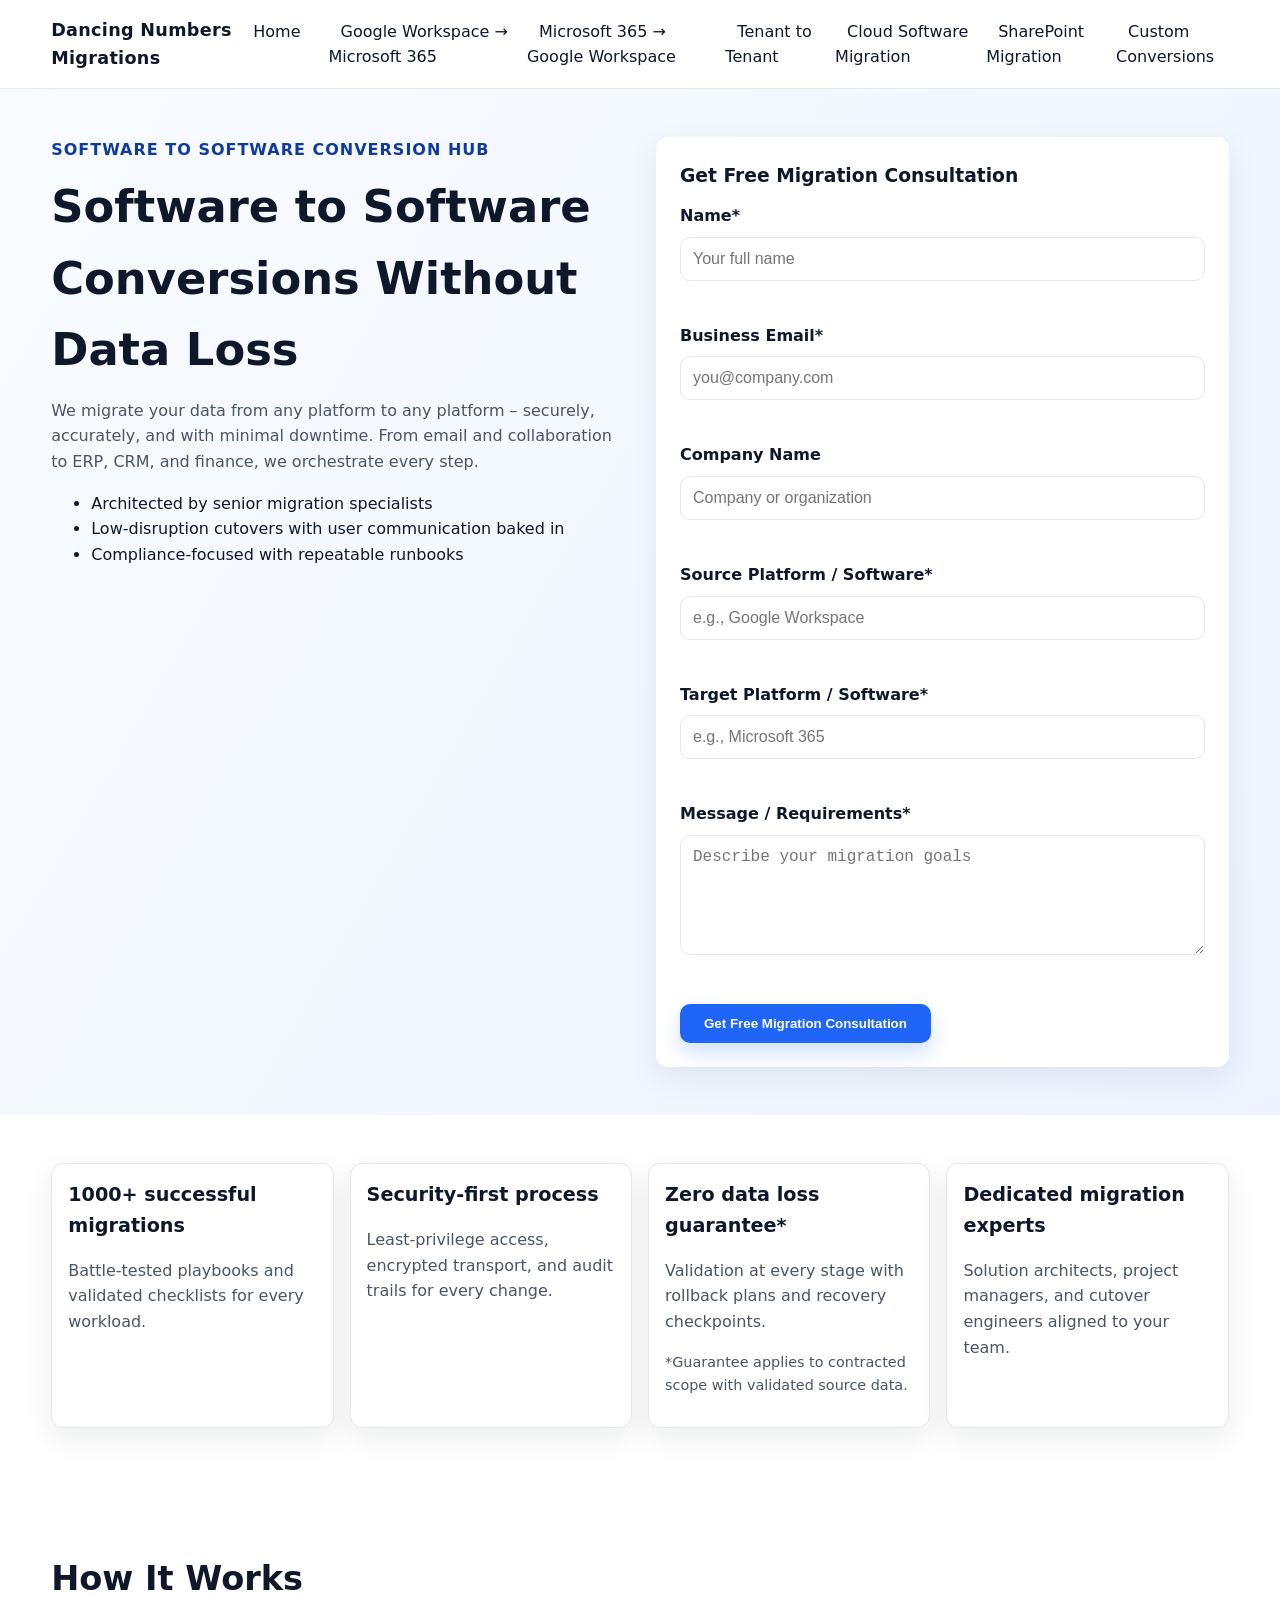
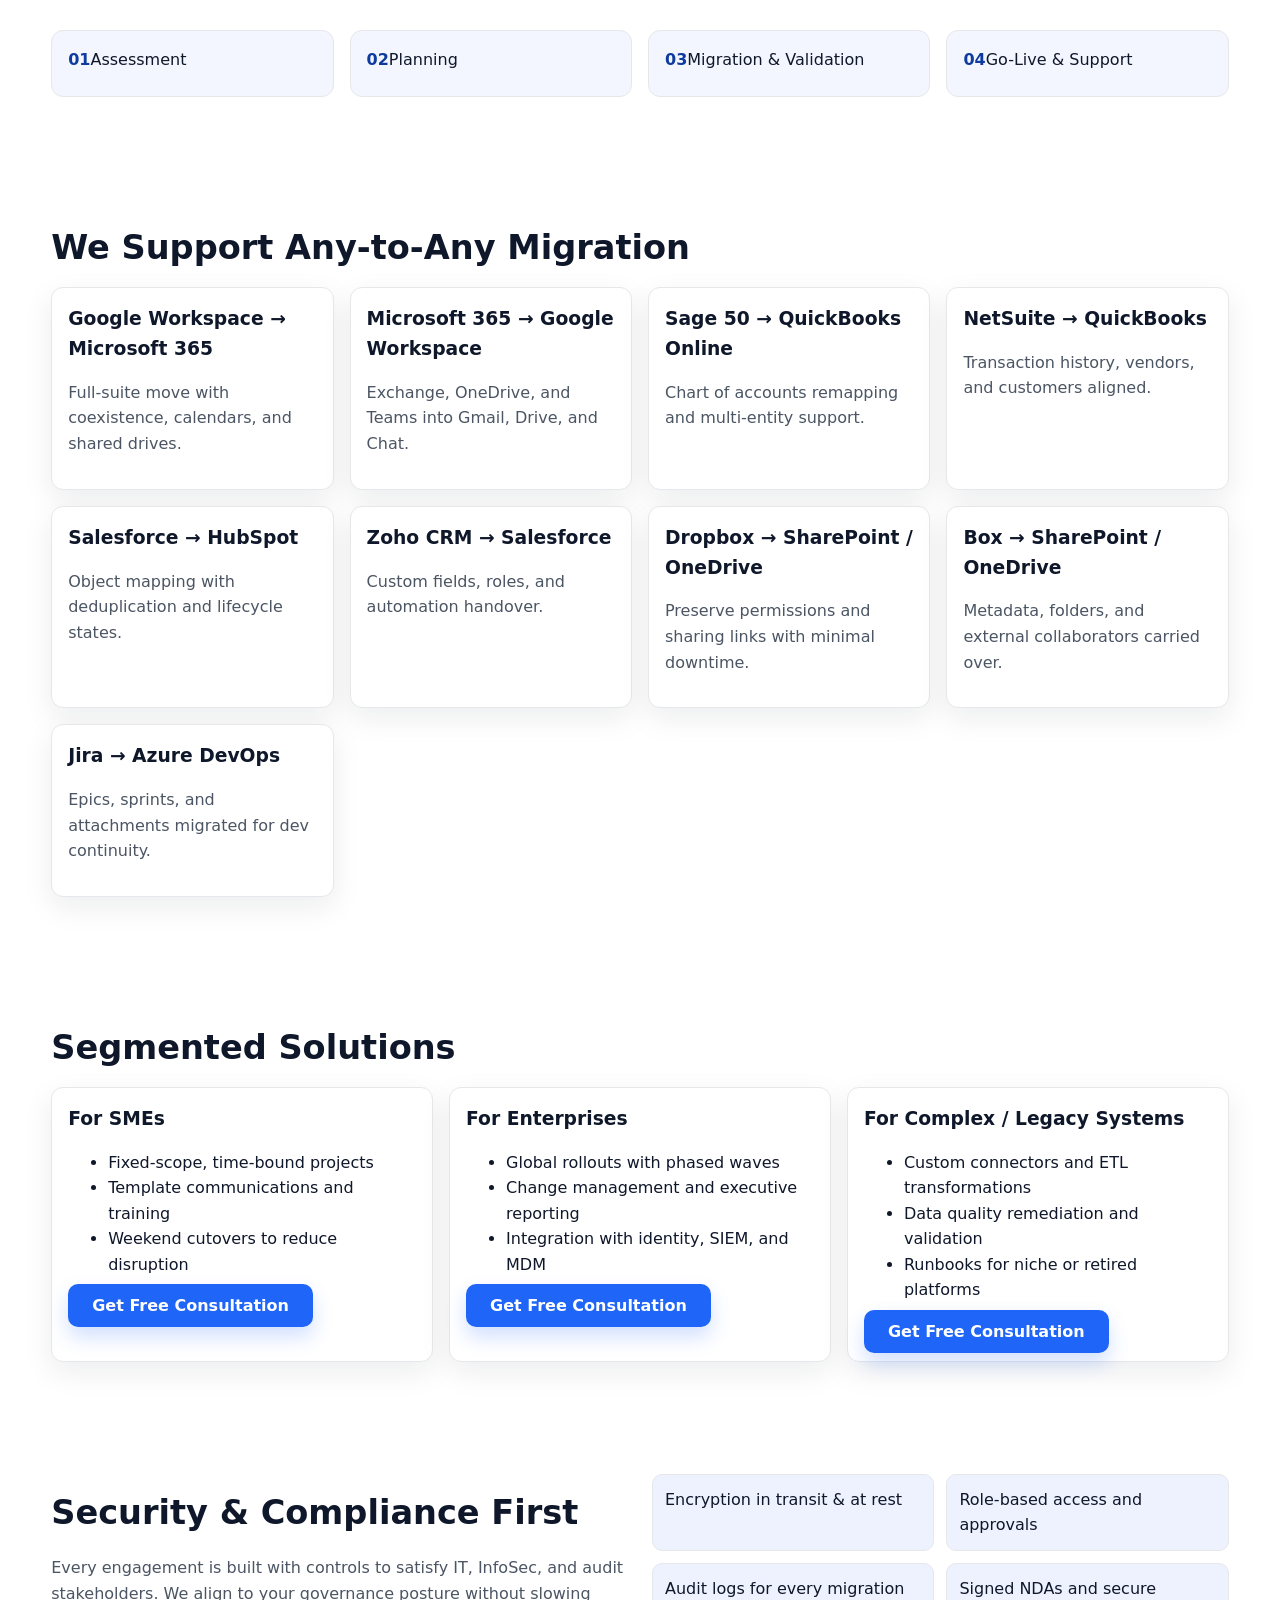
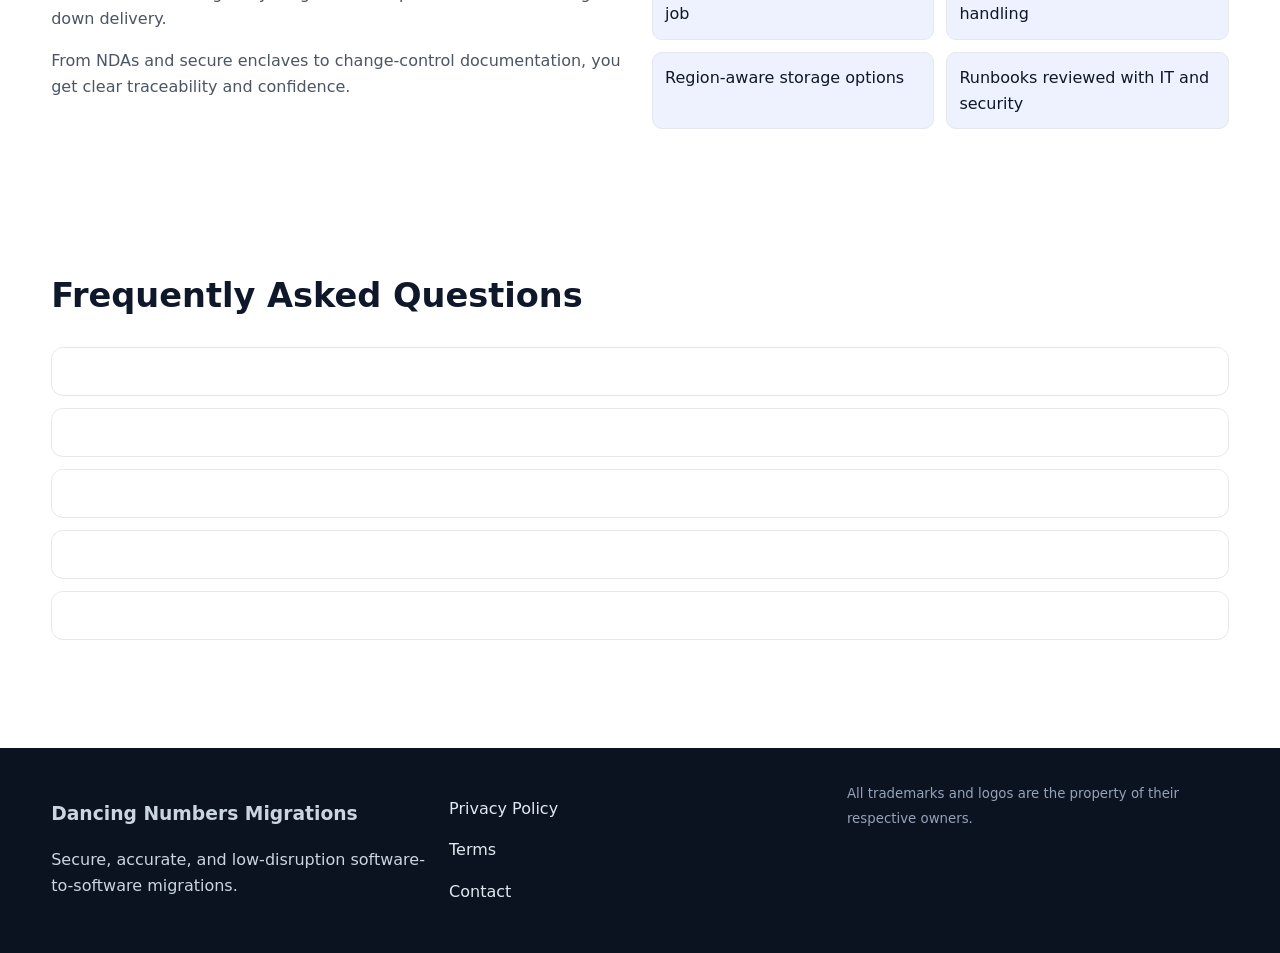
==== index.html @ 81e21303 "Add multi-page migration marketing site" ====
<!DOCTYPE html>
<html lang="en">
<head>
  <meta charset="UTF-8">
  <meta name="viewport" content="width=device-width, initial-scale=1.0">
  <title>Dancing Numbers Migrations | Software to Software Conversion Hub</title>
  <link rel="stylesheet" href="/assets/css/styles.css">
</head>
<body>
  <header class="site-header">
    <div class="container nav-container">
      <a href="/index.html" class="logo">Dancing Numbers Migrations</a>
      <button class="nav-toggle" aria-expanded="false" aria-label="Toggle navigation">
        <span></span>
      </button>
      <nav class="site-nav">
        <ul>
          <li><a href="/index.html">Home</a></li>
          <li><a href="/google-workspace-to-microsoft-365-migration.html">Google Workspace → Microsoft 365</a></li>
          <li><a href="/microsoft-365-to-google-workspace-migration.html">Microsoft 365 → Google Workspace</a></li>
          <li><a href="/tenant-to-tenant-migration.html">Tenant to Tenant</a></li>
          <li><a href="/cloud-software-migration.html">Cloud Software Migration</a></li>
          <li><a href="/sharepoint-migration.html">SharePoint Migration</a></li>
          <li><a href="/custom-conversions.html">Custom Conversions</a></li>
        </ul>
      </nav>
    </div>
  </header>

  <section class="hero" id="consultation">
    <div class="container hero-grid">
      <div class="hero-content">
        <p class="eyebrow">Software to Software Conversion Hub</p>
        <h1>Software to Software Conversions Without Data Loss</h1>
        <p>We migrate your data from any platform to any platform – securely, accurately, and with minimal downtime. From email and collaboration to ERP, CRM, and finance, we orchestrate every step.</p>
        <ul>
          <li>Architected by senior migration specialists</li>
          <li>Low-disruption cutovers with user communication baked in</li>
          <li>Compliance-focused with repeatable runbooks</li>
        </ul>
      </div>
      <div class="hero-form">
        <h3>Get Free Migration Consultation</h3>
        <form class="lead-form" novalidate>
          <div class="form-group">
            <label for="name-home">Name*</label>
            <input id="name-home" type="text" name="name" placeholder="Your full name" data-required="true">
            <div class="error-message"></div>
          </div>
          <div class="form-group">
            <label for="email-home">Business Email*</label>
            <input id="email-home" type="email" name="email" placeholder="you@company.com" data-required="true">
            <div class="error-message"></div>
          </div>
          <div class="form-group">
            <label for="company-home">Company Name</label>
            <input id="company-home" type="text" name="company" placeholder="Company or organization">
            <div class="error-message"></div>
          </div>
          <div class="form-group">
            <label for="source-home">Source Platform / Software*</label>
            <input id="source-home" type="text" name="source" placeholder="e.g., Google Workspace" data-required="true">
            <div class="error-message"></div>
          </div>
          <div class="form-group">
            <label for="target-home">Target Platform / Software*</label>
            <input id="target-home" type="text" name="target" placeholder="e.g., Microsoft 365" data-required="true">
            <div class="error-message"></div>
          </div>
          <div class="form-group">
            <label for="message-home">Message / Requirements*</label>
            <textarea id="message-home" name="message" placeholder="Describe your migration goals" data-required="true"></textarea>
            <div class="error-message"></div>
          </div>
          <input type="submit" value="Get Free Migration Consultation">
        </form>
      </div>
    </div>
  </section>

  <section class="section">
    <div class="container">
      <div class="metrics">
        <div class="metric">
          <strong>1000+ successful migrations</strong>
          <p>Battle-tested playbooks and validated checklists for every workload.</p>
        </div>
        <div class="metric">
          <strong>Security-first process</strong>
          <p>Least-privilege access, encrypted transport, and audit trails for every change.</p>
        </div>
        <div class="metric">
          <strong>Zero data loss guarantee*</strong>
          <p>Validation at every stage with rollback plans and recovery checkpoints.</p>
          <p class="quote-note">*Guarantee applies to contracted scope with validated source data.</p>
        </div>
        <div class="metric">
          <strong>Dedicated migration experts</strong>
          <p>Solution architects, project managers, and cutover engineers aligned to your team.</p>
        </div>
      </div>
    </div>
  </section>

  <section class="section">
    <div class="container">
      <h2>How It Works</h2>
      <div class="how-steps">
        <div class="step"><span>01</span>Assessment</div>
        <div class="step"><span>02</span>Planning</div>
        <div class="step"><span>03</span>Migration &amp; Validation</div>
        <div class="step"><span>04</span>Go-Live &amp; Support</div>
      </div>
    </div>
  </section>

  <section class="section">
    <div class="container">
      <h2>We Support Any-to-Any Migration</h2>
      <div class="cards-grid">
        <div class="card"><h3>Google Workspace → Microsoft 365</h3><p>Full-suite move with coexistence, calendars, and shared drives.</p></div>
        <div class="card"><h3>Microsoft 365 → Google Workspace</h3><p>Exchange, OneDrive, and Teams into Gmail, Drive, and Chat.</p></div>
        <div class="card"><h3>Sage 50 → QuickBooks Online</h3><p>Chart of accounts remapping and multi-entity support.</p></div>
        <div class="card"><h3>NetSuite → QuickBooks</h3><p>Transaction history, vendors, and customers aligned.</p></div>
        <div class="card"><h3>Salesforce → HubSpot</h3><p>Object mapping with deduplication and lifecycle states.</p></div>
        <div class="card"><h3>Zoho CRM → Salesforce</h3><p>Custom fields, roles, and automation handover.</p></div>
        <div class="card"><h3>Dropbox → SharePoint / OneDrive</h3><p>Preserve permissions and sharing links with minimal downtime.</p></div>
        <div class="card"><h3>Box → SharePoint / OneDrive</h3><p>Metadata, folders, and external collaborators carried over.</p></div>
        <div class="card"><h3>Jira → Azure DevOps</h3><p>Epics, sprints, and attachments migrated for dev continuity.</p></div>
      </div>
    </div>
  </section>

  <section class="section">
    <div class="container">
      <h2>Segmented Solutions</h2>
      <div class="cards-grid">
        <div class="card">
          <h3>For SMEs</h3>
          <ul>
            <li>Fixed-scope, time-bound projects</li>
            <li>Template communications and training</li>
            <li>Weekend cutovers to reduce disruption</li>
          </ul>
          <a class="button" href="#consultation">Get Free Consultation</a>
        </div>
        <div class="card">
          <h3>For Enterprises</h3>
          <ul>
            <li>Global rollouts with phased waves</li>
            <li>Change management and executive reporting</li>
            <li>Integration with identity, SIEM, and MDM</li>
          </ul>
          <a class="button" href="#consultation">Get Free Consultation</a>
        </div>
        <div class="card">
          <h3>For Complex / Legacy Systems</h3>
          <ul>
            <li>Custom connectors and ETL transformations</li>
            <li>Data quality remediation and validation</li>
            <li>Runbooks for niche or retired platforms</li>
          </ul>
          <a class="button" href="#consultation">Get Free Consultation</a>
        </div>
      </div>
    </div>
  </section>

  <section class="section" id="security">
    <div class="container split-grid">
      <div>
        <h2>Security &amp; Compliance First</h2>
        <p>Every engagement is built with controls to satisfy IT, InfoSec, and audit stakeholders. We align to your governance posture without slowing down delivery.</p>
        <p>From NDAs and secure enclaves to change-control documentation, you get clear traceability and confidence.</p>
      </div>
      <div>
        <ul class="badge-list">
          <li>Encryption in transit &amp; at rest</li>
          <li>Role-based access and approvals</li>
          <li>Audit logs for every migration job</li>
          <li>Signed NDAs and secure handling</li>
          <li>Region-aware storage options</li>
          <li>Runbooks reviewed with IT and security</li>
        </ul>
      </div>
    </div>
  </section>

  <section class="section">
    <div class="container">
      <h2>Frequently Asked Questions</h2>
      <div class="faq">
        <div class="faq-item">
          <button class="faq-question">How long does a typical migration take? <span>+</span></button>
          <div class="faq-answer">Most SME migrations complete in 2–6 weeks. Enterprise and multi-geo projects are phased by waves to reduce risk and align with business calendars.</div>
        </div>
        <div class="faq-item">
          <button class="faq-question">Can you handle partial or phased migrations? <span>+</span></button>
          <div class="faq-answer">Yes. We commonly run hybrid coexistence, pilot-first approaches, and staged cutovers to align with business readiness.</div>
        </div>
        <div class="faq-item">
          <button class="faq-question">Do you support complex permission models? <span>+</span></button>
          <div class="faq-answer">We map and validate permissions, shared mailboxes, nested groups, and document-level ACLs with reconciliation reporting.</div>
        </div>
        <div class="faq-item">
          <button class="faq-question">How do you ensure data accuracy? <span>+</span></button>
          <div class="faq-answer">We perform pre-flight assessments, checksum validation where applicable, and business-owner sign-offs before cutover.</div>
        </div>
        <div class="faq-item">
          <button class="faq-question">What about user training and communications? <span>+</span></button>
          <div class="faq-answer">Our team provides templated communications, quick reference guides, and targeted training sessions to keep users productive.</div>
        </div>
      </div>
    </div>
  </section>

  <footer class="footer">
    <div class="container footer-top">
      <div>
        <h3>Dancing Numbers Migrations</h3>
        <p>Secure, accurate, and low-disruption software-to-software migrations.</p>
      </div>
      <div>
        <p><a href="#">Privacy Policy</a></p>
        <p><a href="#">Terms</a></p>
        <p><a href="#">Contact</a></p>
      </div>
      <div>
        <small>All trademarks and logos are the property of their respective owners.</small>
      </div>
    </div>
  </footer>
  <script src="/assets/js/main.js"></script>
</body>
</html>
---- assets/css/styles.css ----
:root {
  --primary: #1f65f8;
  --secondary: #0f3b9f;
  --bg: #f7f9fc;
  --text: #0f172a;
  --muted: #4b5563;
  --border: #e5e7eb;
  --card: #ffffff;
  --accent: #22c55e;
  --shadow: 0 10px 30px rgba(15, 23, 42, 0.08);
  --radius: 12px;
  --space-1: 4px;
  --space-2: 8px;
  --space-3: 12px;
  --space-4: 16px;
  --space-5: 24px;
  --space-6: 32px;
  --space-7: 48px;
}

* {
  box-sizing: border-box;
}

body {
  margin: 0;
  font-family: "Inter", system-ui, -apple-system, "Segoe UI", sans-serif;
  background: #fff;
  color: var(--text);
  line-height: 1.6;
}

a {
  color: inherit;
  text-decoration: none;
}

a:hover {
  color: var(--primary);
}

img {
  max-width: 100%;
  display: block;
}

.container {
  width: min(1200px, 92vw);
  margin: 0 auto;
}

.site-header {
  position: sticky;
  top: 0;
  background: #fff;
  border-bottom: 1px solid var(--border);
  z-index: 10;
}

.nav-container {
  display: flex;
  align-items: center;
  justify-content: space-between;
  padding: var(--space-4) 0;
}

.logo {
  font-weight: 800;
  font-size: 1.1rem;
  letter-spacing: 0.3px;
}

.site-nav ul {
  list-style: none;
  display: flex;
  gap: var(--space-4);
  margin: 0;
  padding: 0;
}

.site-nav a {
  padding: var(--space-2) var(--space-3);
  border-radius: 999px;
  transition: background 0.2s ease, color 0.2s ease;
}

.site-nav a:hover,
.site-nav a:focus {
  background: var(--bg);
  color: var(--secondary);
}

.nav-toggle {
  display: none;
  background: none;
  border: 1px solid var(--border);
  border-radius: 8px;
  padding: var(--space-2);
  cursor: pointer;
}

.nav-toggle span,
.nav-toggle span::before,
.nav-toggle span::after {
  display: block;
  width: 22px;
  height: 2px;
  background: var(--text);
  position: relative;
  transition: transform 0.2s ease, opacity 0.2s ease;
}

.nav-toggle span::before,
.nav-toggle span::after {
  content: "";
  position: absolute;
  left: 0;
}

.nav-toggle span::before {
  top: -6px;
}

.nav-toggle span::after {
  top: 6px;
}

.nav-toggle[aria-expanded="true"] span {
  transform: rotate(45deg);
}

.nav-toggle[aria-expanded="true"] span::before {
  transform: rotate(-90deg) translateX(-6px);
}

.nav-toggle[aria-expanded="true"] span::after {
  opacity: 0;
}

.hero {
  background: linear-gradient(120deg, #f8fbff 0%, #eef3ff 100%);
  padding: var(--space-7) 0;
}

.hero-grid {
  display: grid;
  grid-template-columns: repeat(auto-fit, minmax(300px, 1fr));
  align-items: start;
  gap: var(--space-6);
}

.hero-content .eyebrow {
  text-transform: uppercase;
  font-weight: 700;
  letter-spacing: 1px;
  color: var(--secondary);
  margin-bottom: var(--space-2);
}

.hero h1 {
  font-size: clamp(2rem, 4vw, 2.8rem);
  margin: 0 0 var(--space-3);
}

.hero p {
  margin: 0 0 var(--space-4);
  color: var(--muted);
  font-size: 1rem;
}

.button,
button,
input[type="submit"] {
  background: var(--primary);
  color: #fff;
  border: none;
  border-radius: 10px;
  padding: var(--space-3) var(--space-5);
  font-weight: 700;
  cursor: pointer;
  transition: transform 0.15s ease, box-shadow 0.15s ease, background 0.2s ease;
  box-shadow: 0 10px 20px rgba(31, 101, 248, 0.2);
}

.button.secondary {
  background: #fff;
  color: var(--primary);
  border: 1px solid var(--primary);
  box-shadow: none;
}

.button:hover,
button:hover,
input[type="submit"]:hover {
  transform: translateY(-1px);
  box-shadow: 0 14px 28px rgba(31, 101, 248, 0.25);
}

.hero-form {
  background: var(--card);
  border-radius: var(--radius);
  padding: var(--space-5);
  box-shadow: var(--shadow);
}

.hero-form h3 {
  margin-top: 0;
  margin-bottom: var(--space-3);
}

.form-group {
  margin-bottom: var(--space-4);
}

.form-group label {
  display: block;
  font-weight: 600;
  margin-bottom: var(--space-2);
}

.form-group input,
.form-group textarea,
.form-group select {
  width: 100%;
  padding: var(--space-3);
  border-radius: 10px;
  border: 1px solid var(--border);
  font-size: 1rem;
  background: #fff;
}

.form-group textarea {
  min-height: 120px;
  resize: vertical;
}

.error-message {
  color: #dc2626;
  font-size: 0.875rem;
  margin-top: var(--space-2);
  min-height: 18px;
}

.section {
  padding: var(--space-7) 0;
}

.section h2 {
  font-size: clamp(1.6rem, 3vw, 2.1rem);
  margin-bottom: var(--space-3);
}

.section p {
  color: var(--muted);
}

.cards-grid {
  display: grid;
  grid-template-columns: repeat(auto-fit, minmax(240px, 1fr));
  gap: var(--space-4);
}

.card {
  background: var(--card);
  border: 1px solid var(--border);
  border-radius: var(--radius);
  padding: var(--space-4);
  box-shadow: var(--shadow);
}

.card h3 {
  margin-top: 0;
  margin-bottom: var(--space-3);
}

.metrics {
  display: grid;
  grid-template-columns: repeat(auto-fit, minmax(200px, 1fr));
  gap: var(--space-4);
}

.metric {
  background: var(--card);
  padding: var(--space-4);
  border-radius: var(--radius);
  border: 1px solid var(--border);
  box-shadow: var(--shadow);
}

.metric strong {
  display: block;
  font-size: 1.2rem;
  margin-bottom: var(--space-2);
}

.how-steps {
  display: grid;
  grid-template-columns: repeat(auto-fit, minmax(200px, 1fr));
  gap: var(--space-4);
  margin-top: var(--space-5);
}

.step {
  background: #f3f6ff;
  padding: var(--space-4);
  border-radius: var(--radius);
  border: 1px solid var(--border);
}

.step span {
  display: inline-block;
  font-weight: 800;
  color: var(--secondary);
  margin-bottom: var(--space-2);
}

.split-grid {
  display: grid;
  grid-template-columns: repeat(auto-fit, minmax(280px, 1fr));
  gap: var(--space-5);
}

.badge-list {
  display: grid;
  grid-template-columns: repeat(auto-fit, minmax(220px, 1fr));
  gap: var(--space-3);
  padding: 0;
  list-style: none;
}

.badge-list li {
  background: #eef2ff;
  padding: var(--space-3);
  border-radius: 10px;
  border: 1px solid var(--border);
}

.faq {
  margin-top: var(--space-5);
}

.faq-item {
  border: 1px solid var(--border);
  border-radius: var(--radius);
  margin-bottom: var(--space-3);
  overflow: hidden;
}

.faq-question {
  width: 100%;
  text-align: left;
  background: #fff;
  padding: var(--space-4);
  font-weight: 700;
  border: none;
  cursor: pointer;
  display: flex;
  justify-content: space-between;
  align-items: center;
}

.faq-answer {
  display: none;
  padding: 0 var(--space-4) var(--space-4);
  color: var(--muted);
}

.faq-item.open .faq-answer {
  display: block;
}

.faq-item.open .faq-question {
  background: #f8fbff;
  color: var(--secondary);
}

.pricing-cards {
  display: grid;
  grid-template-columns: repeat(auto-fit, minmax(220px, 1fr));
  gap: var(--space-4);
}

.pricing-card {
  border: 1px solid var(--border);
  border-radius: var(--radius);
  padding: var(--space-4);
  box-shadow: var(--shadow);
  background: #fff;
}

.list-grid {
  display: grid;
  grid-template-columns: repeat(auto-fit, minmax(240px, 1fr));
  gap: var(--space-4);
}

.highlight {
  color: var(--primary);
  font-weight: 700;
}

.quote-note {
  font-size: 0.9rem;
  color: var(--muted);
  margin-top: var(--space-2);
}

.footer {
  background: #0b1220;
  color: #cbd5e1;
  padding: var(--space-6) 0;
  margin-top: var(--space-7);
}

.footer a {
  color: #e2e8f0;
}

.footer a:hover {
  color: #fff;
}

.footer-top {
  display: grid;
  grid-template-columns: repeat(auto-fit, minmax(220px, 1fr));
  gap: var(--space-4);
}

.footer small {
  color: #94a3b8;
}

@media (max-width: 900px) {
  .site-nav {
    position: absolute;
    top: 68px;
    right: 4vw;
    background: #fff;
    border: 1px solid var(--border);
    border-radius: var(--radius);
    box-shadow: var(--shadow);
    padding: var(--space-4);
    display: none;
  }

  .site-nav.open {
    display: block;
  }

  .site-nav ul {
    flex-direction: column;
    gap: var(--space-3);
  }

  .nav-toggle {
    display: inline-flex;
  }
}

@media (max-width: 640px) {
  .nav-container {
    padding: var(--space-3) 0;
  }

  .hero {
    padding: var(--space-6) 0;
  }

  .hero-form {
    padding: var(--space-4);
  }
}
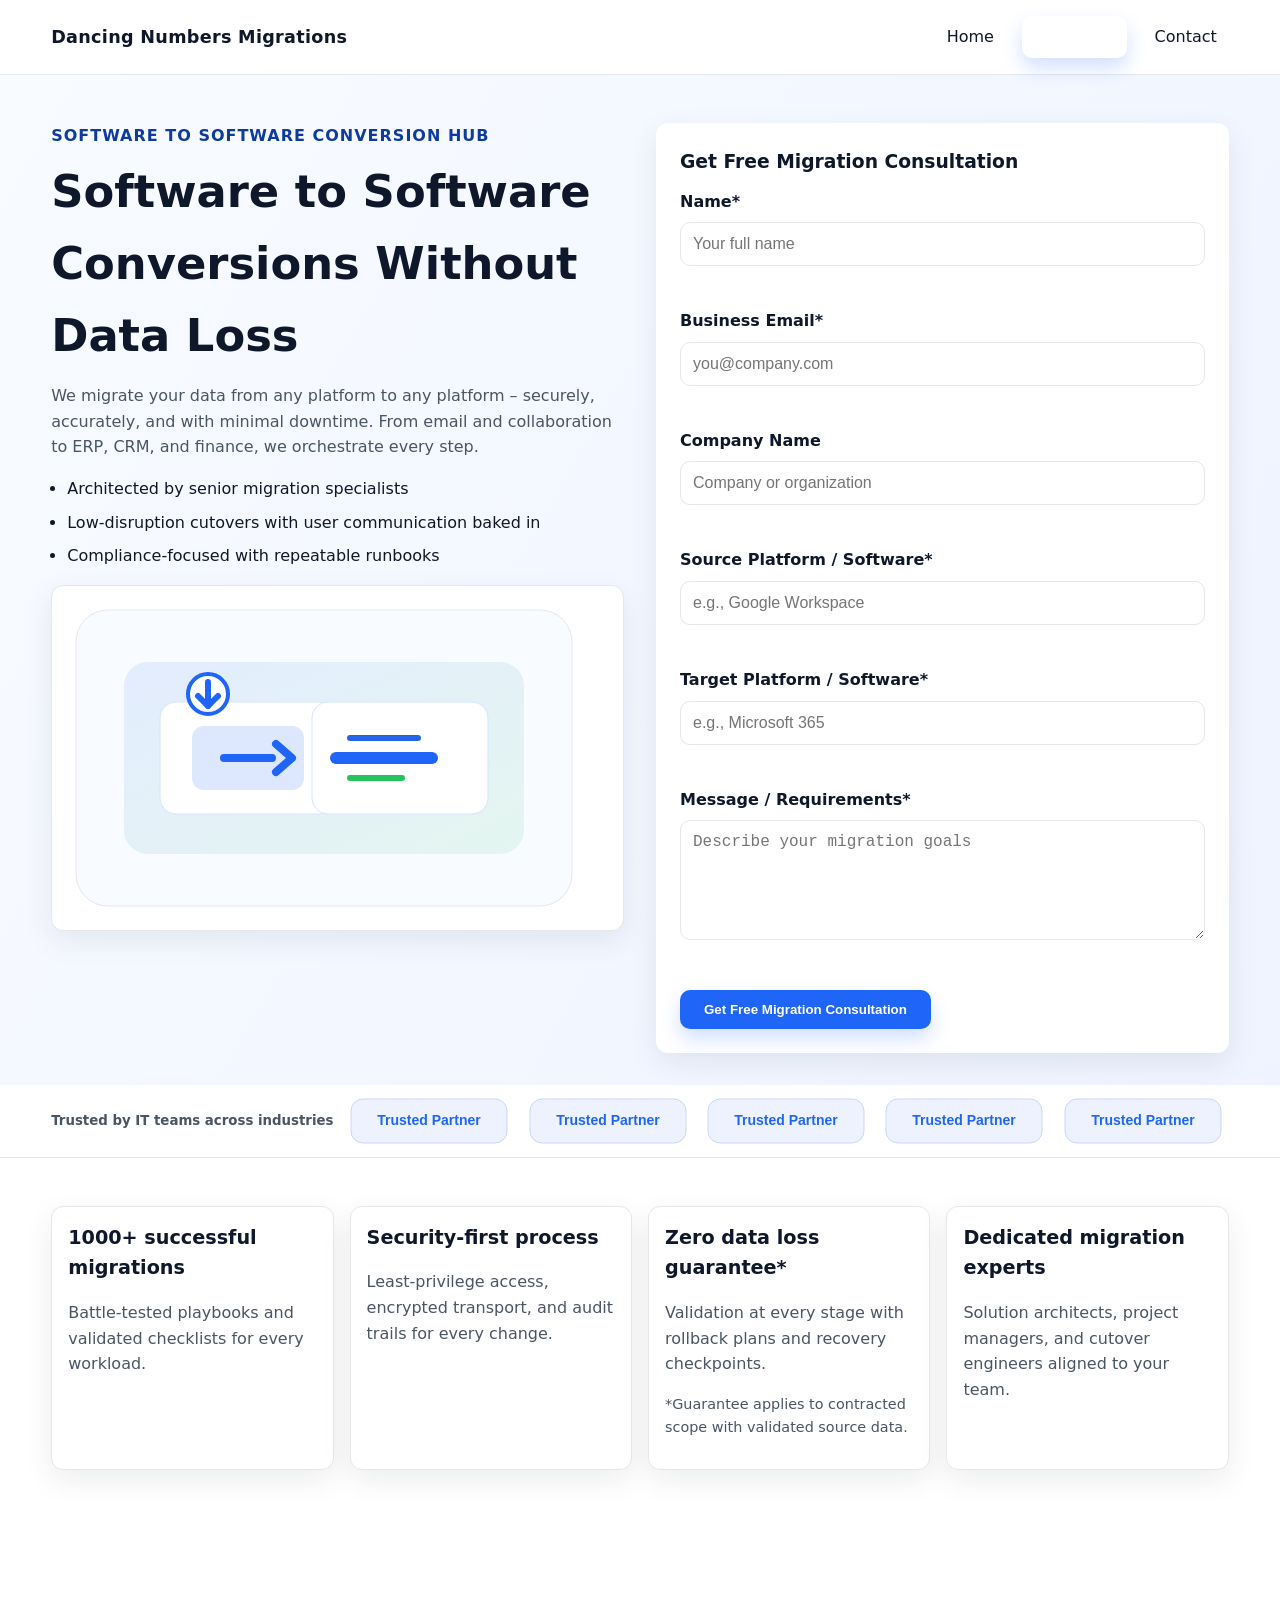
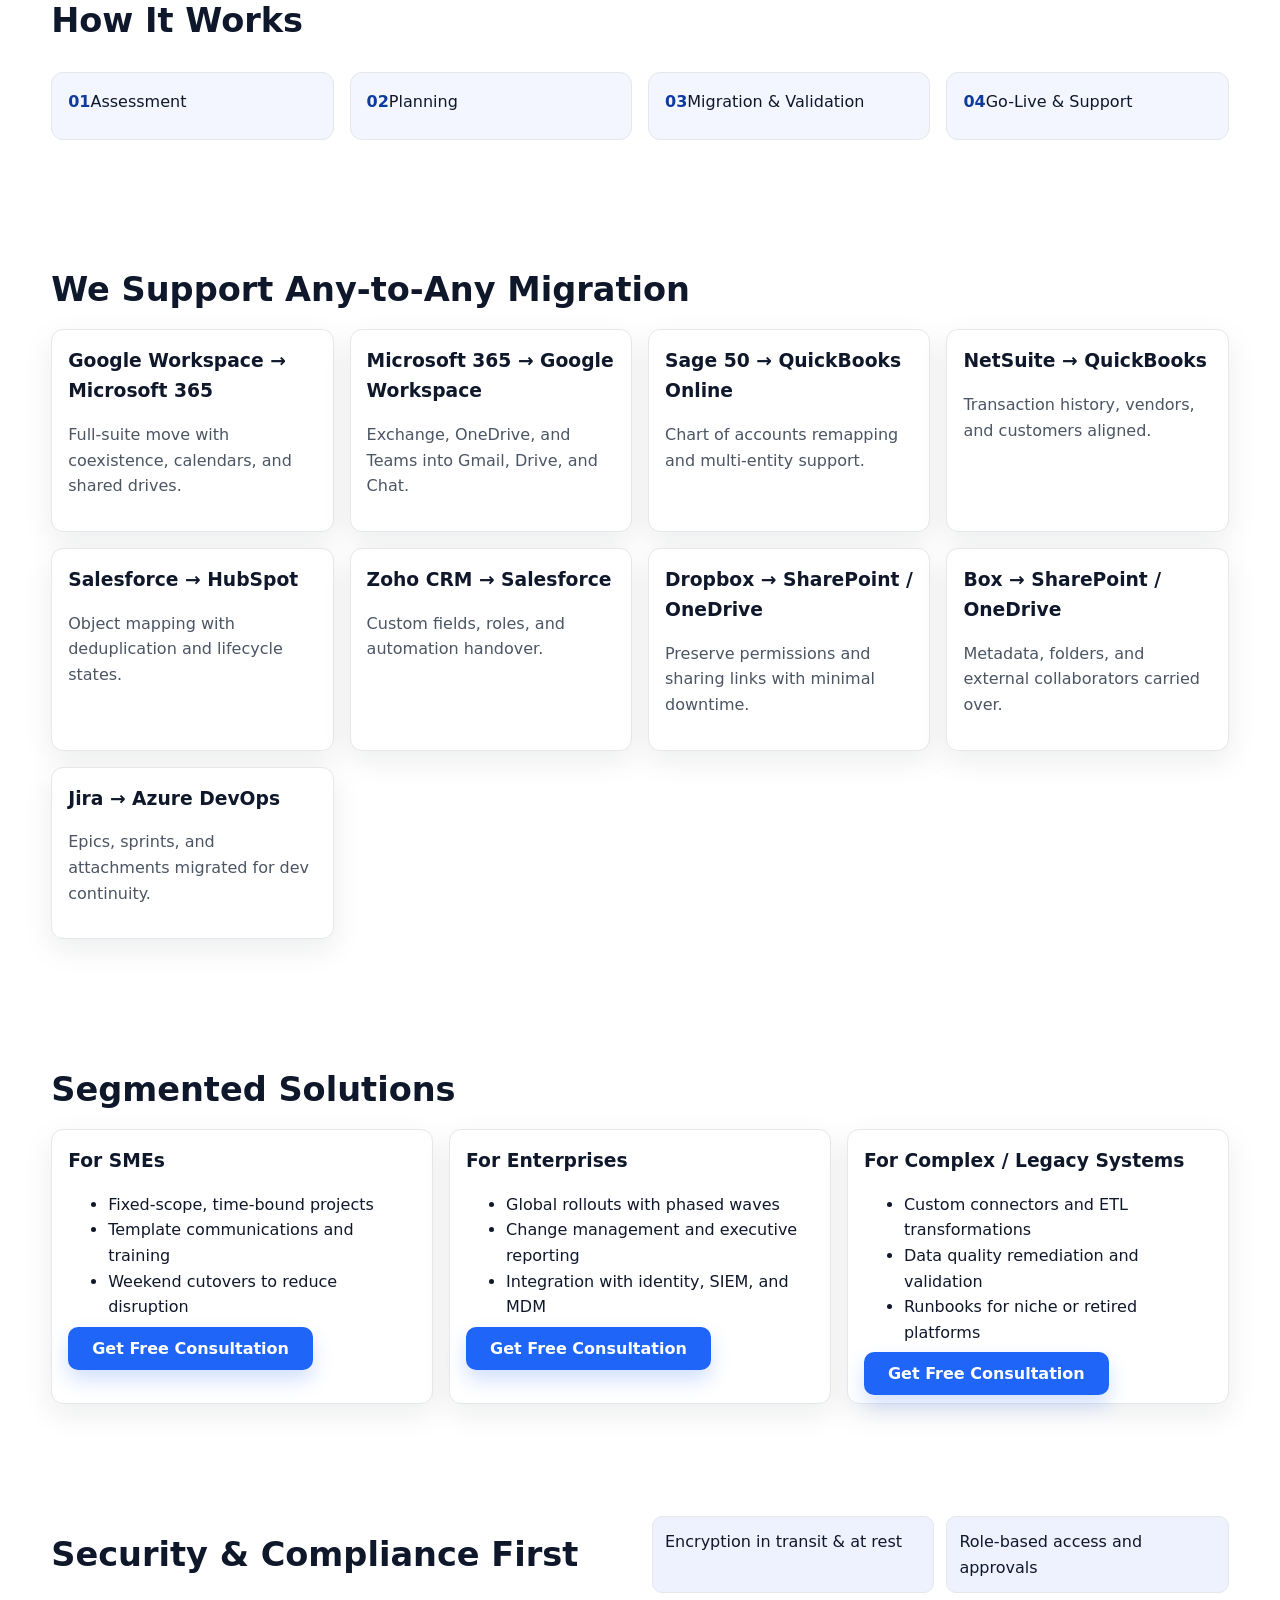
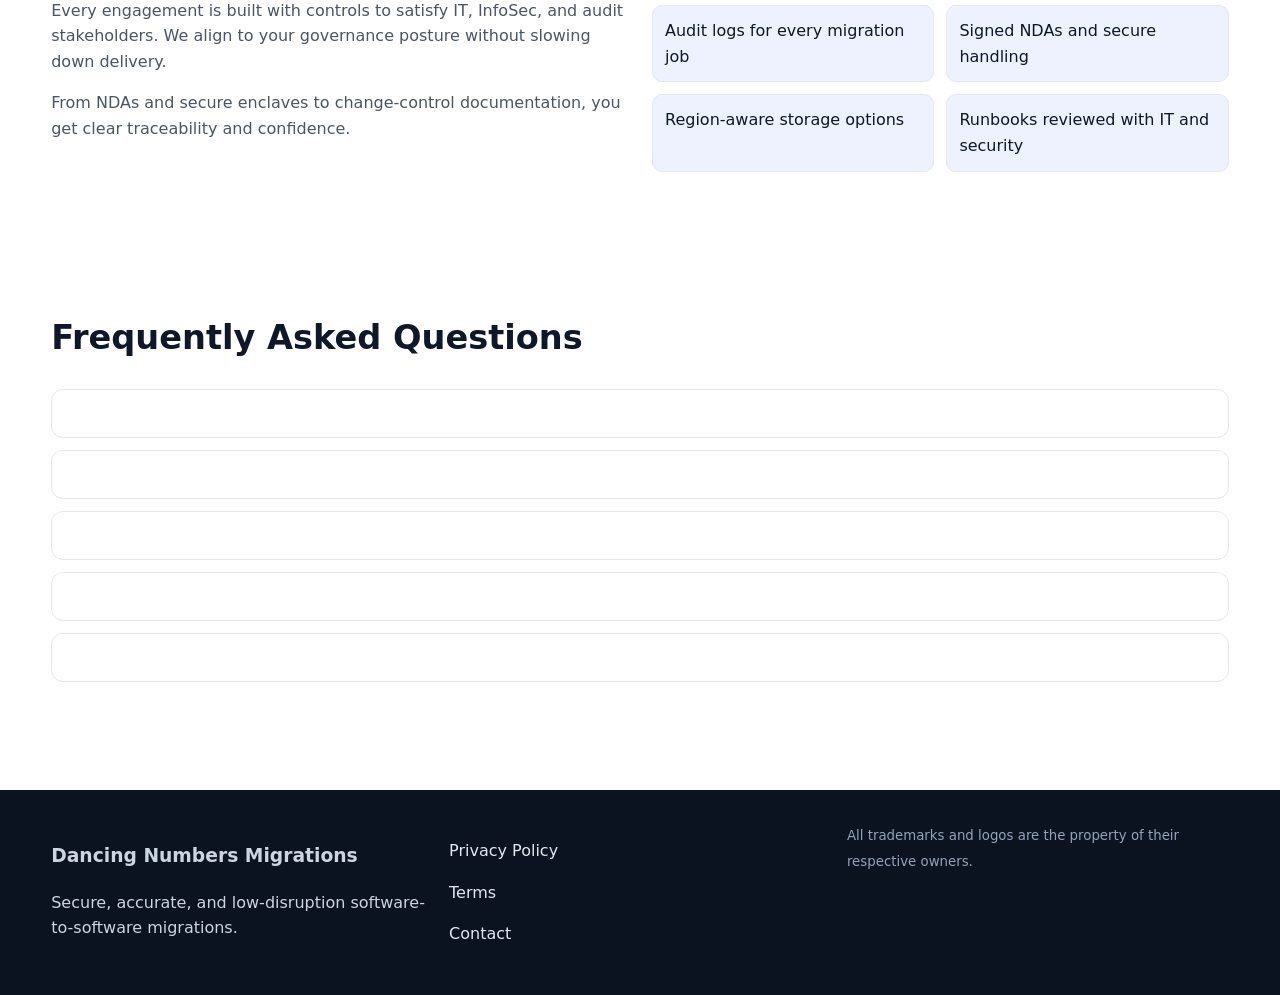
==== commit 9cf185a0: "Add mega menu and visual polish to marketing pages" ====
--- a/index.html
+++ b/index.html
@@ -14,14 +14,62 @@
         <span></span>
       </button>
       <nav class="site-nav">
-        <ul>
-          <li><a href="/index.html">Home</a></li>
-          <li><a href="/google-workspace-to-microsoft-365-migration.html">Google Workspace → Microsoft 365</a></li>
-          <li><a href="/microsoft-365-to-google-workspace-migration.html">Microsoft 365 → Google Workspace</a></li>
-          <li><a href="/tenant-to-tenant-migration.html">Tenant to Tenant</a></li>
-          <li><a href="/cloud-software-migration.html">Cloud Software Migration</a></li>
-          <li><a href="/sharepoint-migration.html">SharePoint Migration</a></li>
-          <li><a href="/custom-conversions.html">Custom Conversions</a></li>
+        <ul class="nav-list">
+          <li class="nav-item"><a class="nav-link" href="/index.html">Home</a></li>
+          <li class="nav-item has-mega">
+            <button class="mega-trigger" aria-expanded="false">Services <span aria-hidden="true">▾</span></button>
+            <div class="mega-menu">
+              <div class="mega-menu-header">
+                <h4>Migration playbooks for every platform</h4>
+                <p>Detailed scope, coexistence planning, and end-to-end cutovers led by senior engineers.</p>
+              </div>
+              <div class="mega-grid">
+                <a class="service-card" href="/google-workspace-to-microsoft-365-migration.html">
+                  <img src="/assets/img/icon-gw-m365.svg" alt="Google to Microsoft migration icon">
+                  <div>
+                    <h4>Google Workspace → Microsoft 365</h4>
+                    <p>Move Gmail, Drive, and collaboration to Exchange, OneDrive, and SharePoint.</p>
+                  </div>
+                </a>
+                <a class="service-card" href="/microsoft-365-to-google-workspace-migration.html">
+                  <img src="/assets/img/icon-m365-gw.svg" alt="Microsoft to Google migration icon">
+                  <div>
+                    <h4>Microsoft 365 → Google Workspace</h4>
+                    <p>Exchange, OneDrive, and Teams remapped to Gmail, Drive, and Google Chat.</p>
+                  </div>
+                </a>
+                <a class="service-card" href="/tenant-to-tenant-migration.html">
+                  <img src="/assets/img/icon-tenant.svg" alt="Tenant to tenant icon">
+                  <div>
+                    <h4>Tenant to Tenant</h4>
+                    <p>Consolidations, divestitures, and rebrands across Microsoft 365 and Google tenants.</p>
+                  </div>
+                </a>
+                <a class="service-card" href="/cloud-software-migration.html">
+                  <img src="/assets/img/icon-cloud.svg" alt="Cloud software migration icon">
+                  <div>
+                    <h4>Cloud Software Migration</h4>
+                    <p>CRM, ERP, HR, and file storage moves with data integrity and auditability.</p>
+                  </div>
+                </a>
+                <a class="service-card" href="/sharepoint-migration.html">
+                  <img src="/assets/img/icon-sharepoint.svg" alt="SharePoint migration icon">
+                  <div>
+                    <h4>SharePoint Migration</h4>
+                    <p>From on-premises, file servers, or other clouds into SharePoint Online.</p>
+                  </div>
+                </a>
+                <a class="service-card" href="/custom-conversions.html">
+                  <img src="/assets/img/icon-custom.svg" alt="Custom conversion icon">
+                  <div>
+                    <h4>Custom Conversions</h4>
+                    <p>Legacy line-of-business systems, bespoke databases, and niche platforms.</p>
+                  </div>
+                </a>
+              </div>
+            </div>
+          </li>
+          <li class="nav-item"><a class="nav-link" href="#consultation">Contact</a></li>
         </ul>
       </nav>
     </div>
@@ -33,11 +81,14 @@
         <p class="eyebrow">Software to Software Conversion Hub</p>
         <h1>Software to Software Conversions Without Data Loss</h1>
         <p>We migrate your data from any platform to any platform – securely, accurately, and with minimal downtime. From email and collaboration to ERP, CRM, and finance, we orchestrate every step.</p>
-        <ul>
+        <ul class="hero-list">
           <li>Architected by senior migration specialists</li>
           <li>Low-disruption cutovers with user communication baked in</li>
           <li>Compliance-focused with repeatable runbooks</li>
         </ul>
+        <div class="hero-visual">
+          <img src="/assets/img/hero-migration.svg" alt="Illustration of secure migration workflows">
+        </div>
       </div>
       <div class="hero-form">
         <h3>Get Free Migration Consultation</h3>
@@ -77,6 +128,19 @@
       </div>
     </div>
   </section>
+
+  <div class="logo-strip">
+    <div class="container">
+      <small>Trusted by IT teams across industries</small>
+      <div class="logo-grid" aria-hidden="true">
+        <img src="/assets/img/logo-trust-1.svg" alt="" />
+        <img src="/assets/img/logo-trust-2.svg" alt="" />
+        <img src="/assets/img/logo-trust-3.svg" alt="" />
+        <img src="/assets/img/logo-trust-4.svg" alt="" />
+        <img src="/assets/img/logo-trust-5.svg" alt="" />
+      </div>
+    </div>
+  </div>
 
   <section class="section">
     <div class="container">
--- a/assets/css/styles.css
+++ b/assets/css/styles.css
@@ -57,10 +57,15 @@
   z-index: 10;
 }
 
+.site-nav {
+  margin-left: auto;
+}
+
 .nav-container {
   display: flex;
   align-items: center;
   justify-content: space-between;
+  gap: var(--space-4);
   padding: var(--space-4) 0;
 }
 
@@ -70,22 +75,34 @@
   letter-spacing: 0.3px;
 }
 
-.site-nav ul {
+.nav-list {
   list-style: none;
   display: flex;
   gap: var(--space-4);
   margin: 0;
   padding: 0;
-}
-
-.site-nav a {
+  align-items: center;
+}
+
+.nav-item {
+  position: relative;
+}
+
+.nav-link,
+.mega-trigger {
   padding: var(--space-2) var(--space-3);
-  border-radius: 999px;
+  border-radius: 10px;
   transition: background 0.2s ease, color 0.2s ease;
-}
-
-.site-nav a:hover,
-.site-nav a:focus {
+  border: none;
+  background: transparent;
+  font: inherit;
+  cursor: pointer;
+}
+
+.nav-link:hover,
+.nav-link:focus,
+.mega-trigger:hover,
+.mega-trigger:focus {
   background: var(--bg);
   color: var(--secondary);
 }
@@ -137,9 +154,76 @@
   opacity: 0;
 }
 
+.has-mega .mega-menu {
+  position: absolute;
+  top: calc(100% + 8px);
+  left: 0;
+  display: none;
+  background: #fff;
+  padding: var(--space-5);
+  border-radius: var(--radius);
+  box-shadow: var(--shadow);
+  border: 1px solid var(--border);
+  width: min(1050px, 86vw);
+  z-index: 9;
+}
+
+.has-mega:hover .mega-menu,
+.has-mega:focus-within .mega-menu {
+  display: block;
+}
+
+.mega-menu-header {
+  margin-bottom: var(--space-4);
+  color: var(--muted);
+}
+
+.mega-grid {
+  display: grid;
+  grid-template-columns: repeat(auto-fit, minmax(220px, 1fr));
+  gap: var(--space-4);
+}
+
+.service-card {
+  display: flex;
+  gap: var(--space-3);
+  align-items: flex-start;
+  padding: var(--space-3);
+  border: 1px solid var(--border);
+  border-radius: var(--radius);
+  background: #f8fbff;
+  transition: transform 0.15s ease, box-shadow 0.15s ease, border-color 0.15s ease;
+}
+
+.service-card:hover {
+  transform: translateY(-2px);
+  border-color: var(--primary);
+  box-shadow: var(--shadow);
+}
+
+.service-card img {
+  width: 56px;
+  height: 56px;
+  border-radius: 12px;
+  border: 1px solid var(--border);
+  background: #fff;
+  padding: var(--space-2);
+}
+
+.service-card h4 {
+  margin: 0 0 var(--space-1);
+  font-size: 1rem;
+}
+
+.service-card p {
+  margin: 0;
+  color: var(--muted);
+  font-size: 0.95rem;
+}
+
 .hero {
   background: linear-gradient(120deg, #f8fbff 0%, #eef3ff 100%);
-  padding: var(--space-7) 0;
+  padding: var(--space-7) 0 var(--space-6);
 }
 
 .hero-grid {
@@ -166,6 +250,47 @@
   margin: 0 0 var(--space-4);
   color: var(--muted);
   font-size: 1rem;
+}
+
+.hero-list {
+  padding-left: var(--space-4);
+  margin: 0 0 var(--space-4);
+  display: grid;
+  gap: var(--space-2);
+}
+
+.hero-visual {
+  border: 1px solid var(--border);
+  background: #fff;
+  border-radius: var(--radius);
+  padding: var(--space-3);
+  box-shadow: var(--shadow);
+}
+
+.logo-strip {
+  background: #fff;
+  padding: var(--space-3) 0;
+  border-bottom: 1px solid var(--border);
+}
+
+.logo-strip .container {
+  display: flex;
+  align-items: center;
+  gap: var(--space-4);
+  flex-wrap: wrap;
+}
+
+.logo-strip small {
+  color: var(--muted);
+  font-weight: 600;
+}
+
+.logo-grid {
+  display: grid;
+  grid-template-columns: repeat(auto-fit, minmax(120px, 1fr));
+  gap: var(--space-3);
+  flex: 1;
+  align-items: center;
 }
 
 .button,
@@ -441,6 +566,8 @@
     box-shadow: var(--shadow);
     padding: var(--space-4);
     display: none;
+    width: 92vw;
+    max-width: 520px;
   }
 
   .site-nav.open {
@@ -452,8 +579,26 @@
     gap: var(--space-3);
   }
 
+  .has-mega .mega-menu {
+    position: static;
+    display: none;
+    width: 100%;
+    margin-top: var(--space-3);
+  }
+
+  .has-mega.mega-open .mega-menu {
+    display: block;
+  }
+
   .nav-toggle {
     display: inline-flex;
+  }
+
+  .mega-trigger {
+    width: 100%;
+    justify-content: space-between;
+    display: flex;
+    align-items: center;
   }
 }
 
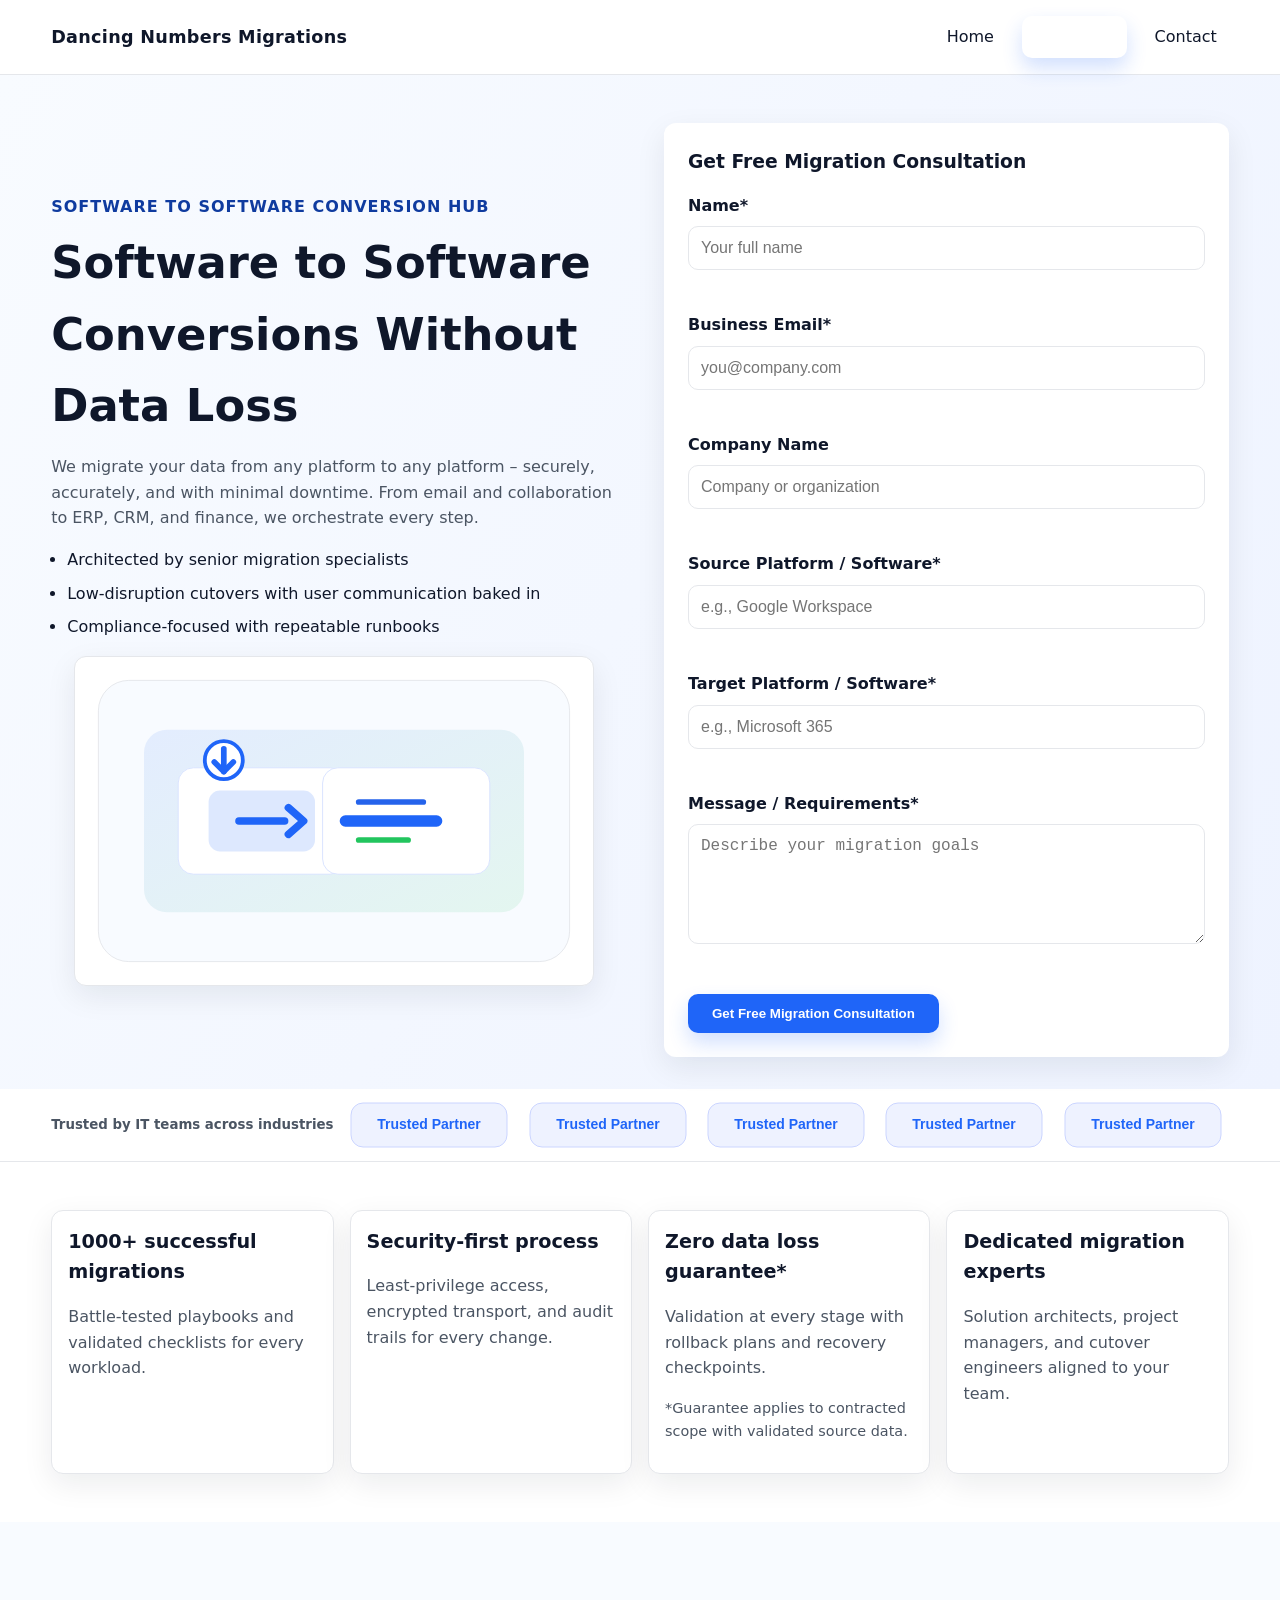
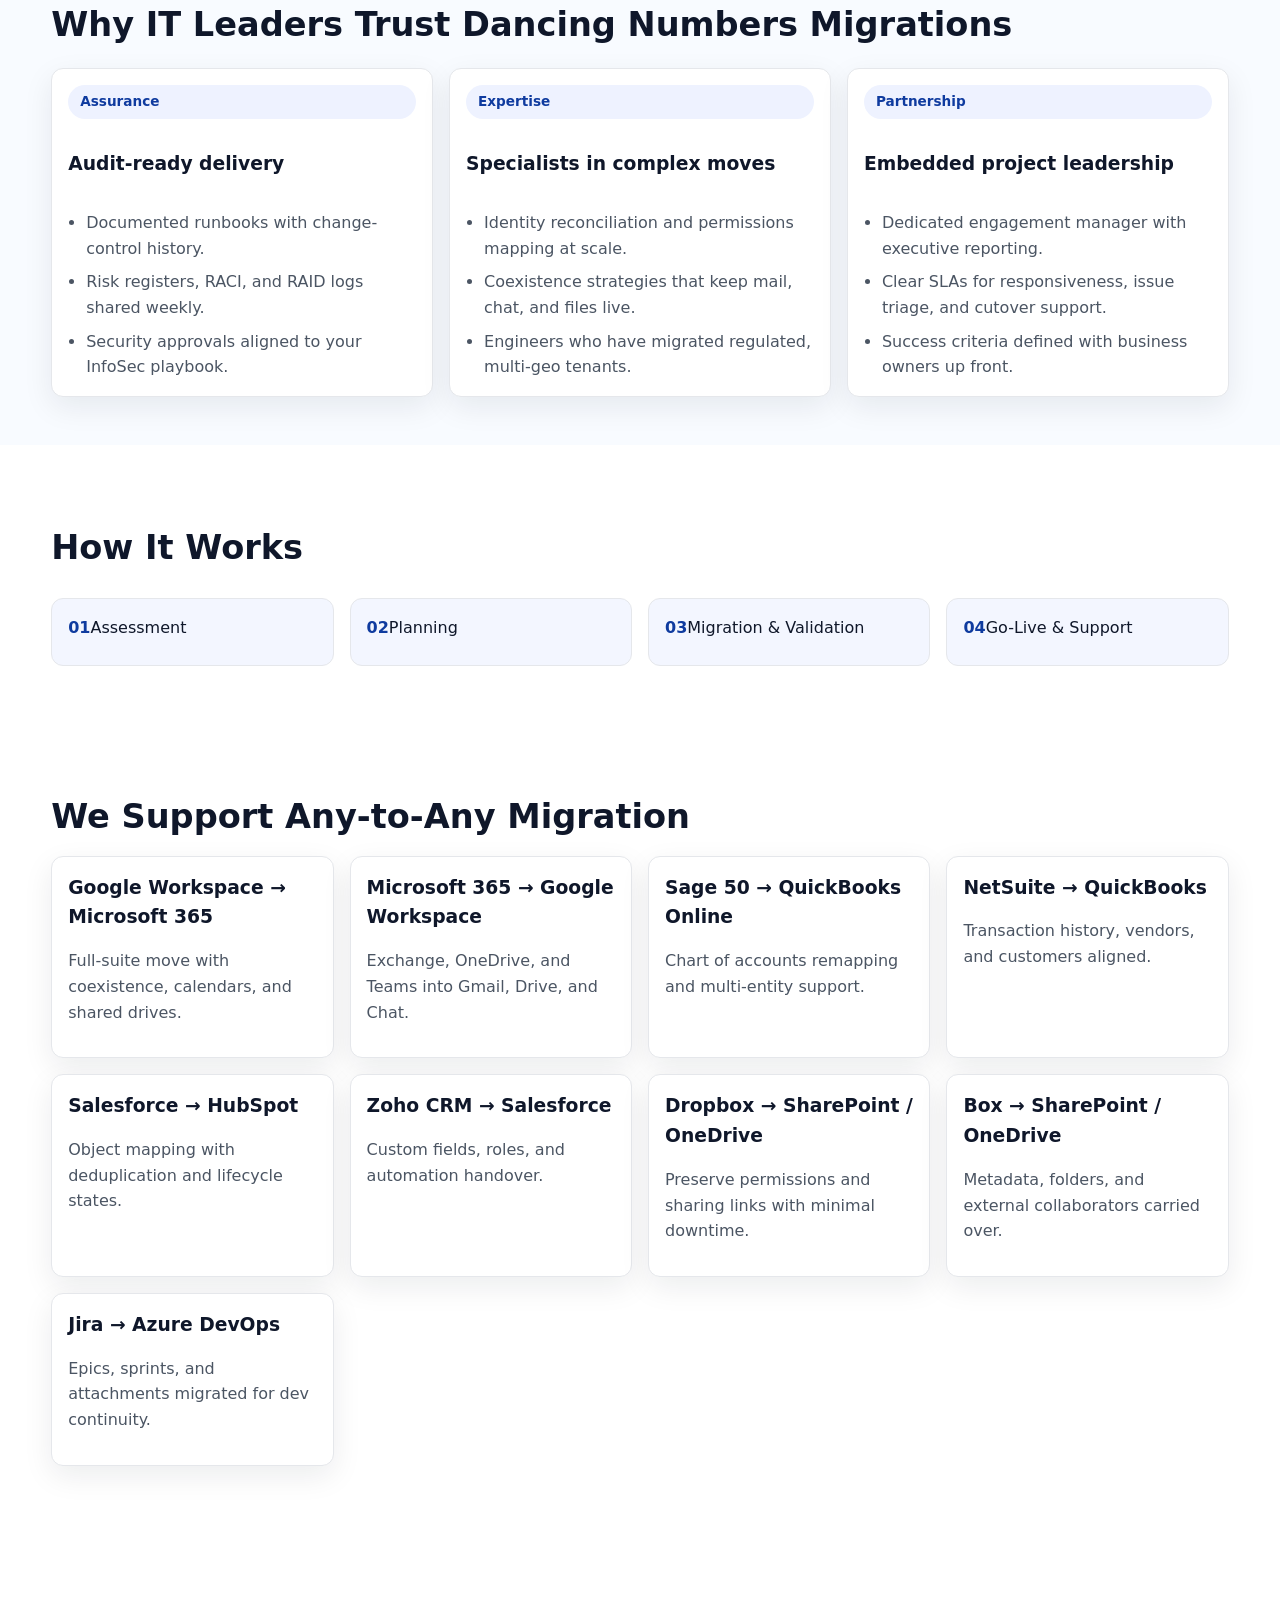
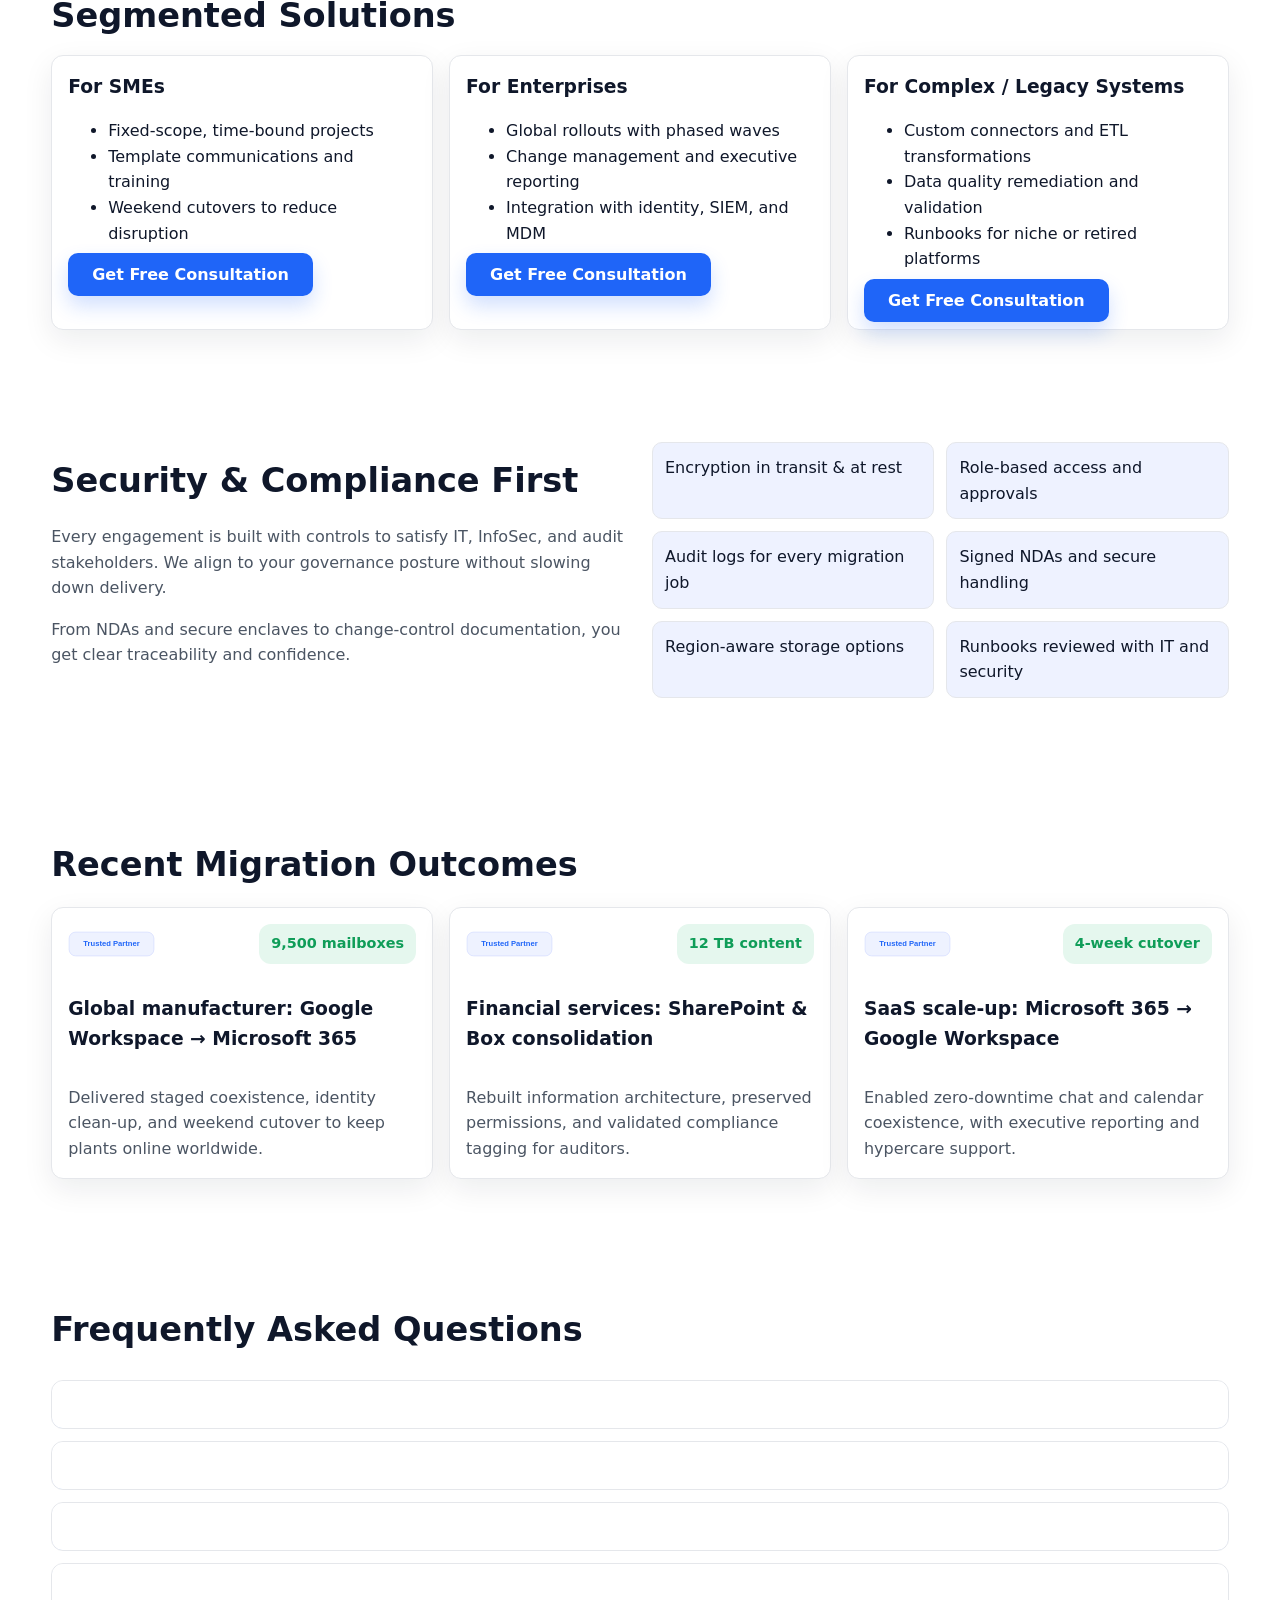
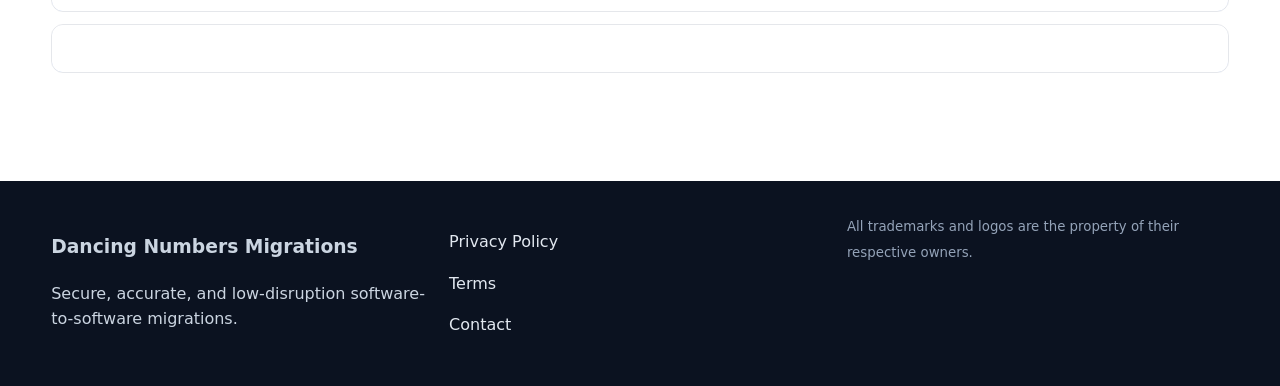
==== commit 3d7c26f1: "Add trust and outcomes sections to homepage" ====
--- a/index.html
+++ b/index.html
@@ -166,6 +166,41 @@
     </div>
   </section>
 
+  <section class="section alt">
+    <div class="container">
+      <h2>Why IT Leaders Trust Dancing Numbers Migrations</h2>
+      <div class="trust-grid">
+        <div class="trust-card">
+          <span class="pill">Assurance</span>
+          <h3>Audit-ready delivery</h3>
+          <ul>
+            <li>Documented runbooks with change-control history.</li>
+            <li>Risk registers, RACI, and RAID logs shared weekly.</li>
+            <li>Security approvals aligned to your InfoSec playbook.</li>
+          </ul>
+        </div>
+        <div class="trust-card">
+          <span class="pill">Expertise</span>
+          <h3>Specialists in complex moves</h3>
+          <ul>
+            <li>Identity reconciliation and permissions mapping at scale.</li>
+            <li>Coexistence strategies that keep mail, chat, and files live.</li>
+            <li>Engineers who have migrated regulated, multi-geo tenants.</li>
+          </ul>
+        </div>
+        <div class="trust-card">
+          <span class="pill">Partnership</span>
+          <h3>Embedded project leadership</h3>
+          <ul>
+            <li>Dedicated engagement manager with executive reporting.</li>
+            <li>Clear SLAs for responsiveness, issue triage, and cutover support.</li>
+            <li>Success criteria defined with business owners up front.</li>
+          </ul>
+        </div>
+      </div>
+    </div>
+  </section>
+
   <section class="section">
     <div class="container">
       <h2>How It Works</h2>
@@ -252,6 +287,38 @@
 
   <section class="section">
     <div class="container">
+      <h2>Recent Migration Outcomes</h2>
+      <div class="case-grid">
+        <div class="case-card">
+          <div class="case-meta">
+            <img src="/assets/img/logo-trust-1.svg" alt="Client logo placeholder">
+            <span class="stat-badge">9,500 mailboxes</span>
+          </div>
+          <h3>Global manufacturer: Google Workspace → Microsoft 365</h3>
+          <p>Delivered staged coexistence, identity clean-up, and weekend cutover to keep plants online worldwide.</p>
+        </div>
+        <div class="case-card">
+          <div class="case-meta">
+            <img src="/assets/img/logo-trust-2.svg" alt="Client logo placeholder">
+            <span class="stat-badge">12 TB content</span>
+          </div>
+          <h3>Financial services: SharePoint &amp; Box consolidation</h3>
+          <p>Rebuilt information architecture, preserved permissions, and validated compliance tagging for auditors.</p>
+        </div>
+        <div class="case-card">
+          <div class="case-meta">
+            <img src="/assets/img/logo-trust-3.svg" alt="Client logo placeholder">
+            <span class="stat-badge">4-week cutover</span>
+          </div>
+          <h3>SaaS scale-up: Microsoft 365 → Google Workspace</h3>
+          <p>Enabled zero-downtime chat and calendar coexistence, with executive reporting and hypercare support.</p>
+        </div>
+      </div>
+    </div>
+  </section>
+
+  <section class="section">
+    <div class="container">
       <h2>Frequently Asked Questions</h2>
       <div class="faq">
         <div class="faq-item">
--- a/assets/css/styles.css
+++ b/assets/css/styles.css
@@ -67,6 +67,7 @@
   justify-content: space-between;
   gap: var(--space-4);
   padding: var(--space-4) 0;
+  position: relative;
 }
 
 .logo {
@@ -229,8 +230,8 @@
 .hero-grid {
   display: grid;
   grid-template-columns: repeat(auto-fit, minmax(300px, 1fr));
-  align-items: start;
-  gap: var(--space-6);
+  align-items: center;
+  gap: clamp(var(--space-5), 4vw, var(--space-7));
 }
 
 .hero-content .eyebrow {
@@ -265,6 +266,9 @@
   border-radius: var(--radius);
   padding: var(--space-3);
   box-shadow: var(--shadow);
+  max-width: 520px;
+  margin-left: auto;
+  margin-right: auto;
 }
 
 .logo-strip {
@@ -278,6 +282,7 @@
   align-items: center;
   gap: var(--space-4);
   flex-wrap: wrap;
+  justify-content: space-between;
 }
 
 .logo-strip small {
@@ -326,6 +331,8 @@
   border-radius: var(--radius);
   padding: var(--space-5);
   box-shadow: var(--shadow);
+  display: grid;
+  gap: var(--space-1);
 }
 
 .hero-form h3 {
@@ -499,6 +506,89 @@
   color: var(--secondary);
 }
 
+.section.alt {
+  background: #f8fbff;
+}
+
+.trust-grid {
+  display: grid;
+  grid-template-columns: repeat(auto-fit, minmax(260px, 1fr));
+  gap: var(--space-4);
+  margin-top: var(--space-4);
+}
+
+.trust-card {
+  background: #fff;
+  border: 1px solid var(--border);
+  border-radius: var(--radius);
+  padding: var(--space-4);
+  box-shadow: var(--shadow);
+  display: grid;
+  gap: var(--space-3);
+}
+
+.pill {
+  display: inline-block;
+  padding: 6px 12px;
+  border-radius: 999px;
+  background: #eef2ff;
+  color: var(--secondary);
+  font-weight: 700;
+  font-size: 0.85rem;
+}
+
+.trust-card ul {
+  margin: 0;
+  padding-left: 18px;
+  color: var(--muted);
+  display: grid;
+  gap: var(--space-2);
+}
+
+.case-grid {
+  display: grid;
+  grid-template-columns: repeat(auto-fit, minmax(260px, 1fr));
+  gap: var(--space-4);
+  margin-top: var(--space-4);
+}
+
+.case-card {
+  background: #fff;
+  border: 1px solid var(--border);
+  border-radius: var(--radius);
+  padding: var(--space-4);
+  box-shadow: var(--shadow);
+  display: grid;
+  gap: var(--space-3);
+}
+
+.case-meta {
+  display: flex;
+  justify-content: space-between;
+  gap: var(--space-3);
+  align-items: center;
+  flex-wrap: wrap;
+}
+
+.case-meta img {
+  height: 26px;
+  width: auto;
+}
+
+.stat-badge {
+  background: #e5f7ee;
+  color: #0f9d58;
+  padding: 8px 12px;
+  border-radius: 12px;
+  font-weight: 700;
+  font-size: 0.9rem;
+}
+
+.case-card p {
+  margin: 0;
+  color: var(--muted);
+}
+
 .pricing-cards {
   display: grid;
   grid-template-columns: repeat(auto-fit, minmax(220px, 1fr));
@@ -559,6 +649,7 @@
   .site-nav {
     position: absolute;
     top: 68px;
+    left: 4vw;
     right: 4vw;
     background: #fff;
     border: 1px solid var(--border);
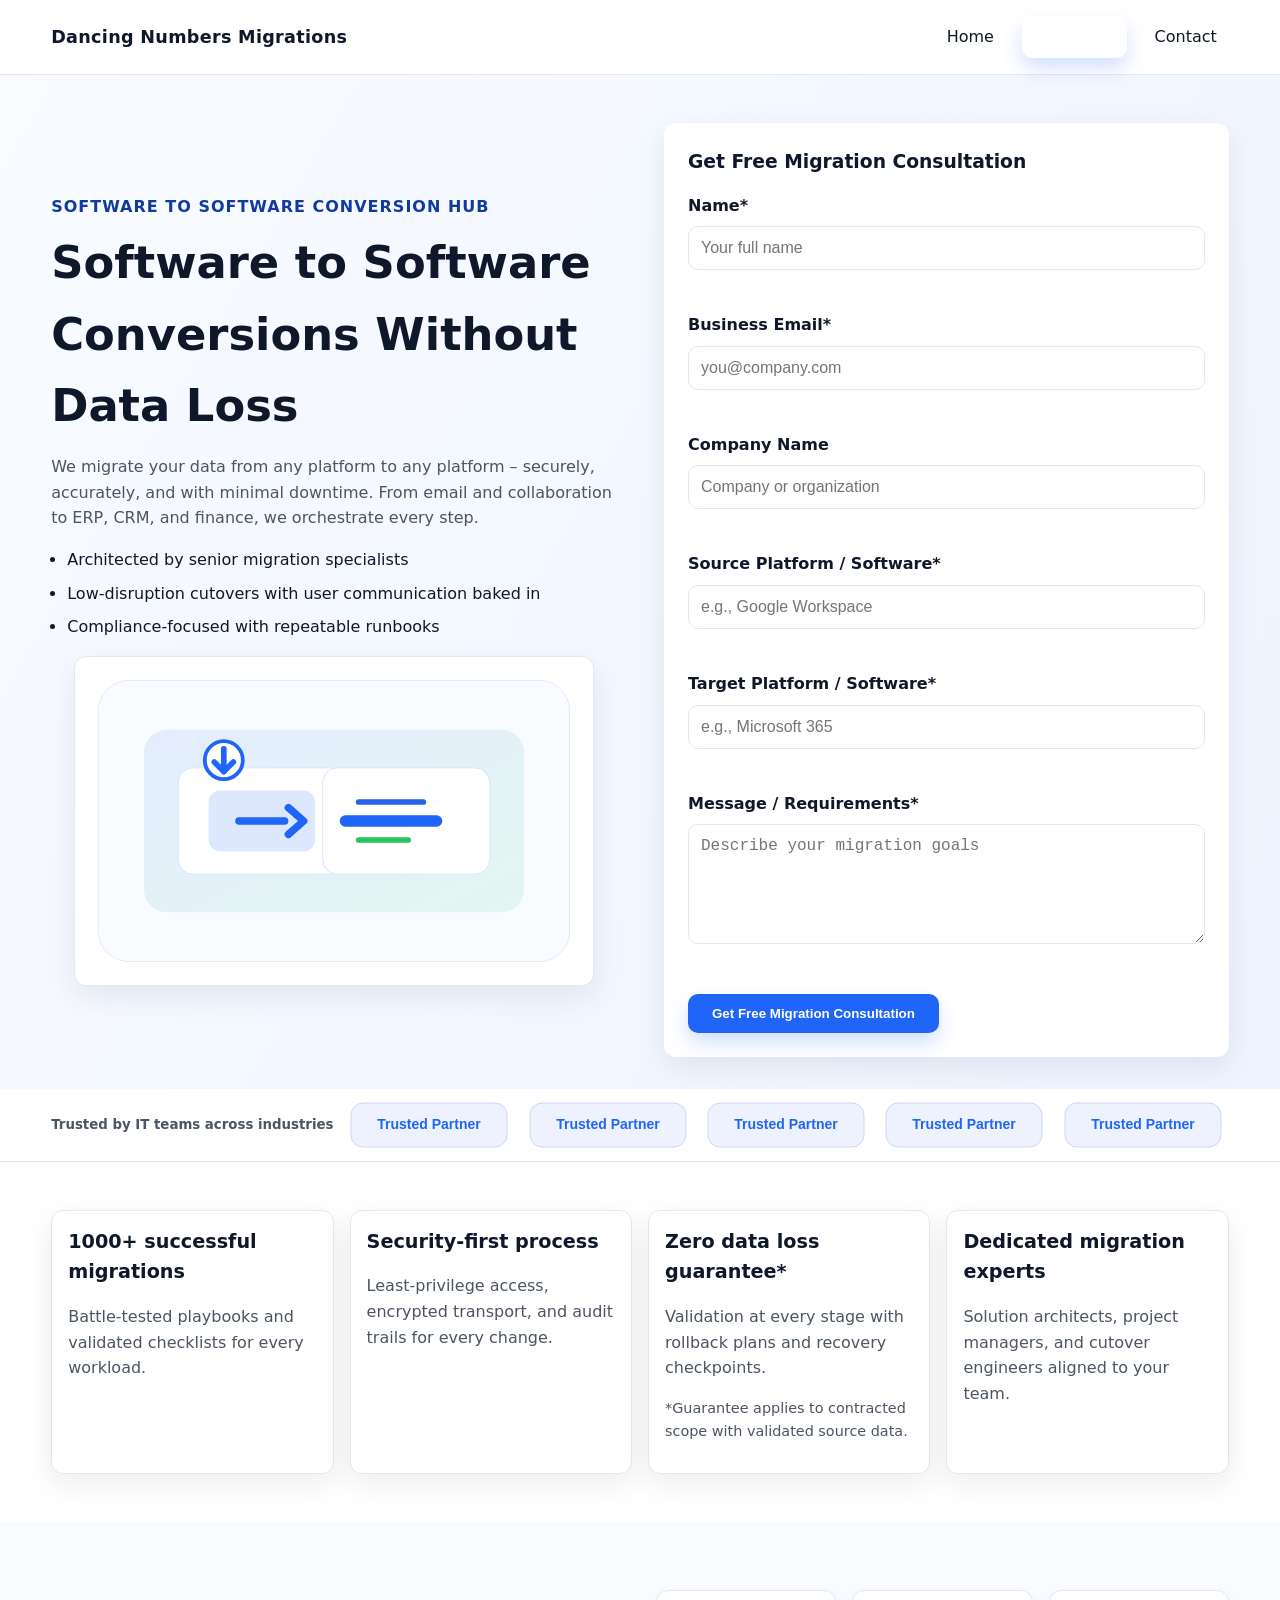
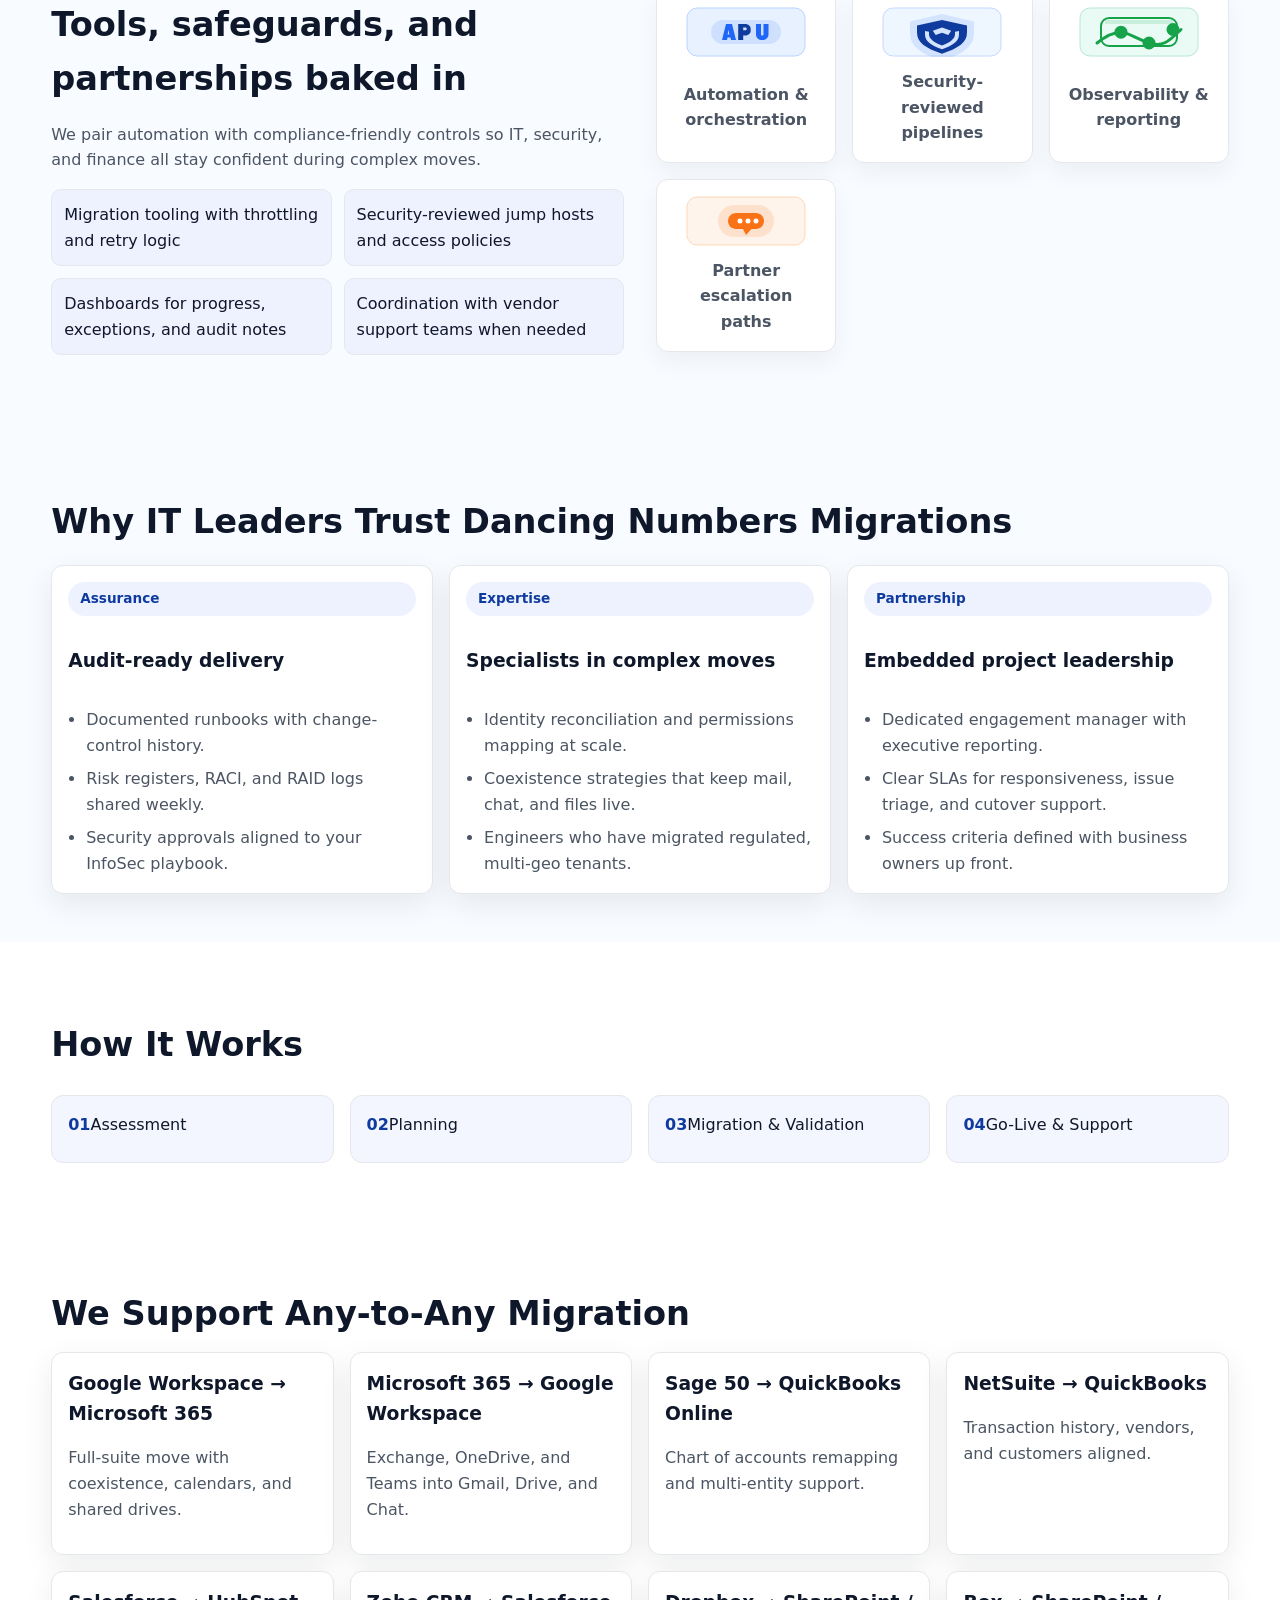
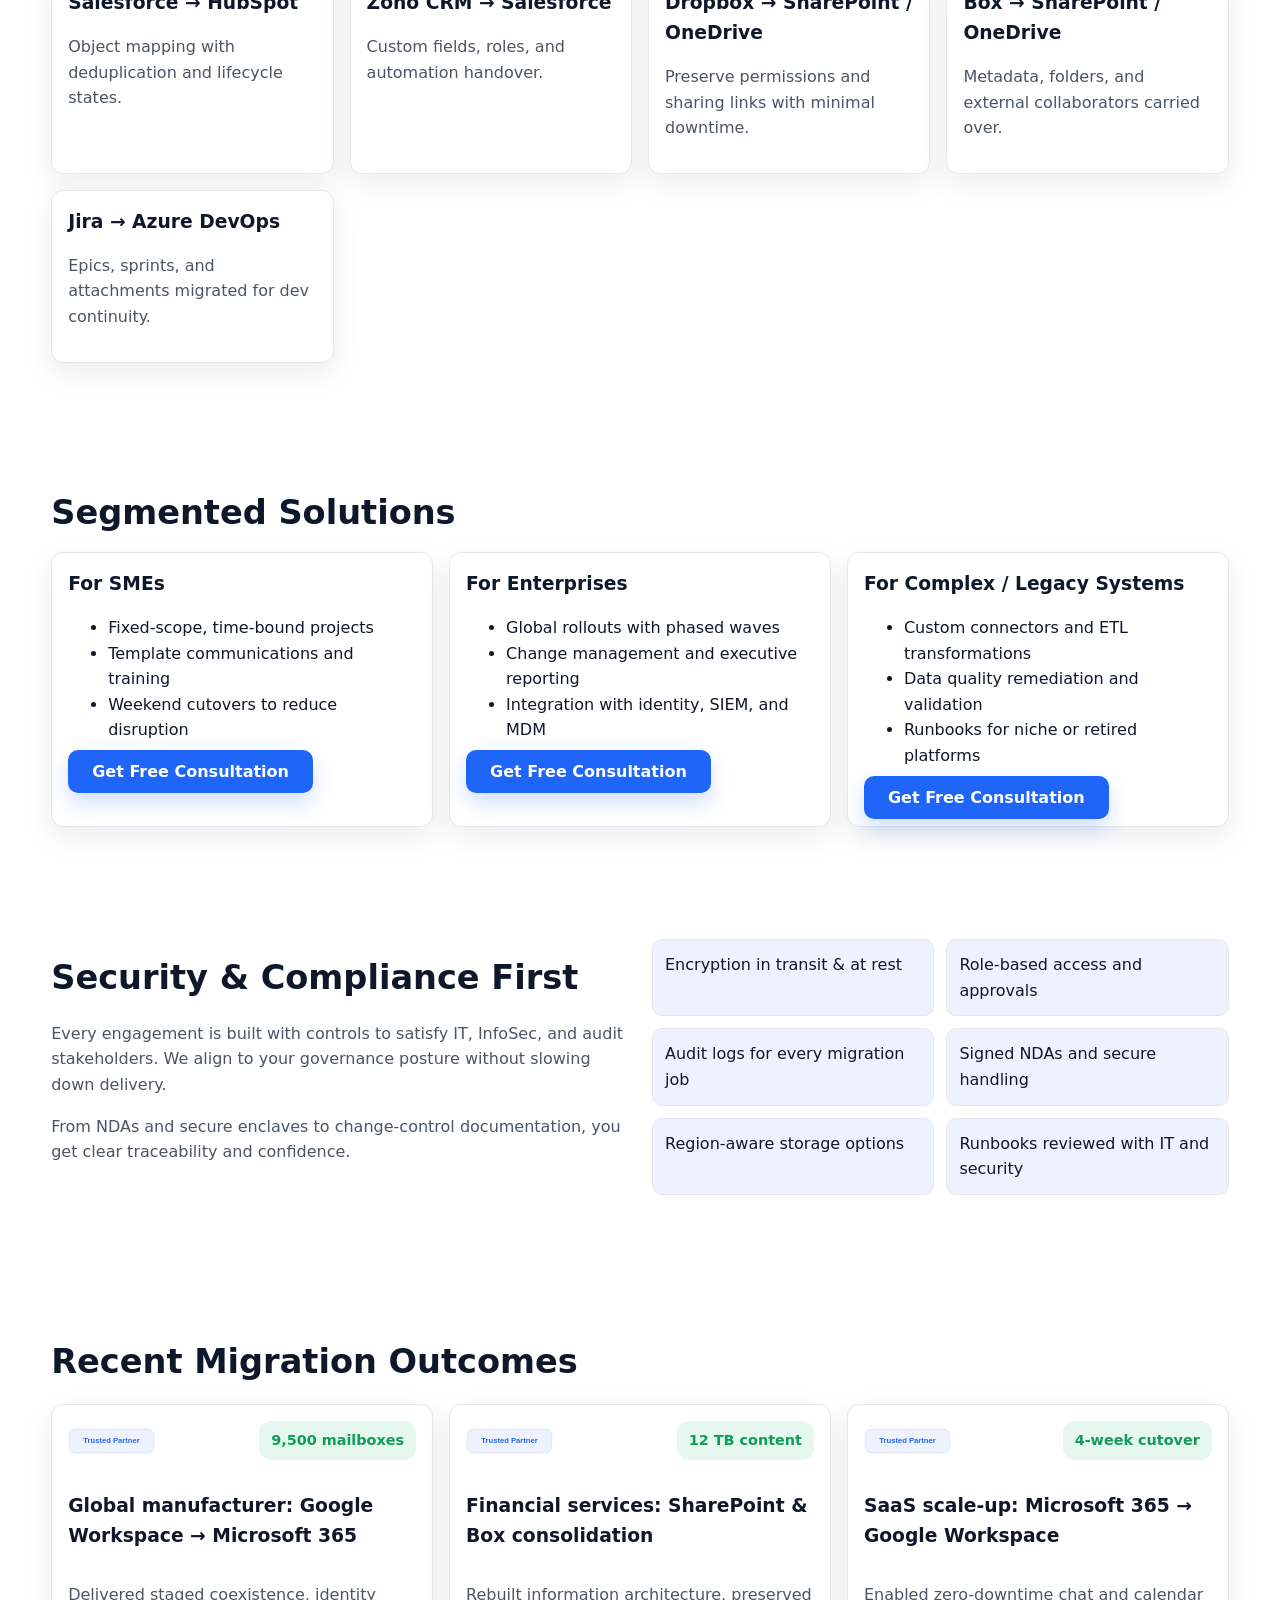
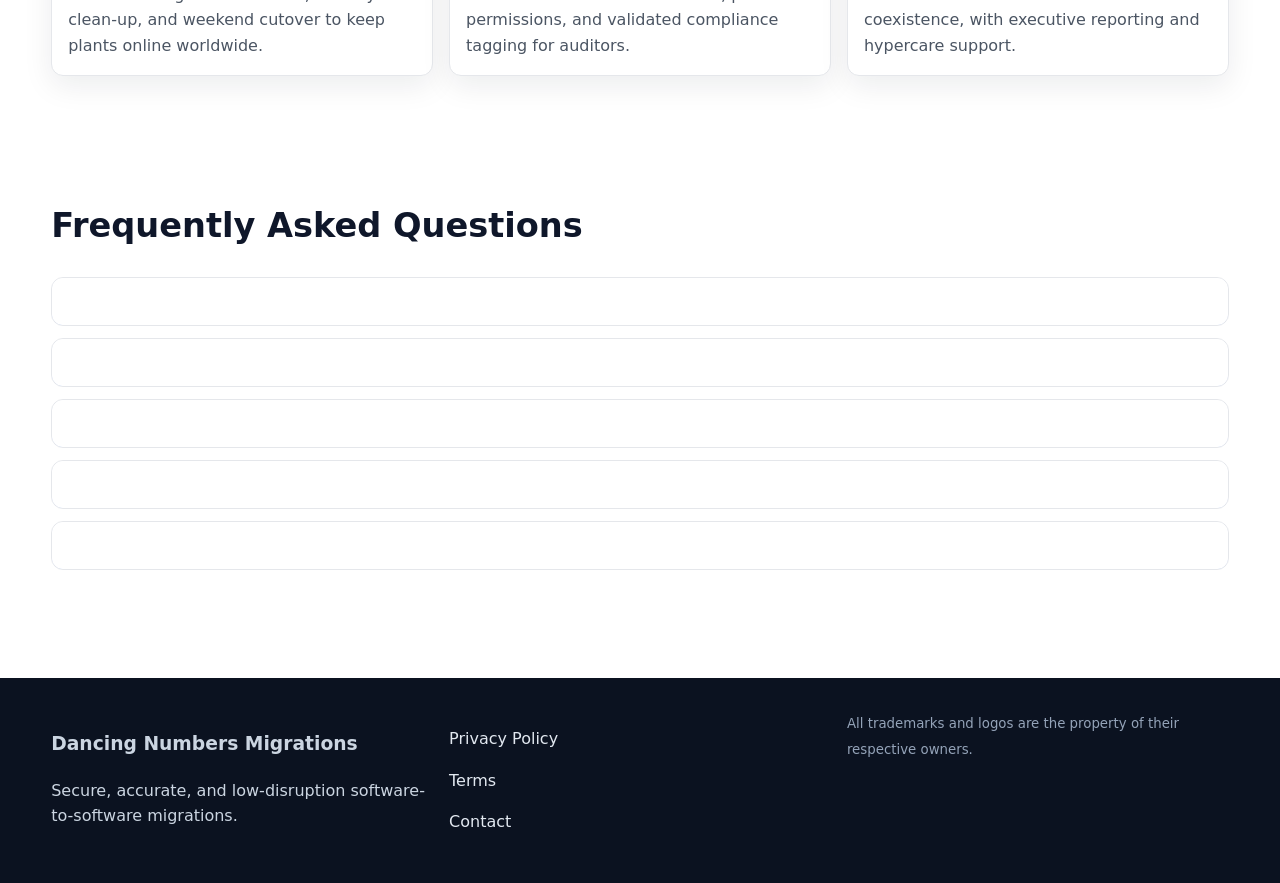
==== commit 092c1771: "Add logo-driven tooling sections across migration pages" ====
--- a/index.html
+++ b/index.html
@@ -167,6 +167,39 @@
   </section>
 
   <section class="section alt">
+    <div class="container logos-panel">
+      <div>
+        <h2>Tools, safeguards, and partnerships baked in</h2>
+        <p>We pair automation with compliance-friendly controls so IT, security, and finance all stay confident during complex moves.</p>
+        <ul class="badge-list">
+          <li>Migration tooling with throttling and retry logic</li>
+          <li>Security-reviewed jump hosts and access policies</li>
+          <li>Dashboards for progress, exceptions, and audit notes</li>
+          <li>Coordination with vendor support teams when needed</li>
+        </ul>
+      </div>
+      <div class="logo-tiles">
+        <div class="logo-card">
+          <img src="/assets/img/logo-automation.svg" alt="Automation suite logo">
+          <p>Automation &amp; orchestration</p>
+        </div>
+        <div class="logo-card">
+          <img src="/assets/img/logo-security.svg" alt="Security review logo">
+          <p>Security-reviewed pipelines</p>
+        </div>
+        <div class="logo-card">
+          <img src="/assets/img/logo-observability.svg" alt="Observability logo">
+          <p>Observability &amp; reporting</p>
+        </div>
+        <div class="logo-card">
+          <img src="/assets/img/logo-support.svg" alt="Premier support logo">
+          <p>Partner escalation paths</p>
+        </div>
+      </div>
+    </div>
+  </section>
+
+  <section class="section alt">
     <div class="container">
       <h2>Why IT Leaders Trust Dancing Numbers Migrations</h2>
       <div class="trust-grid">
--- a/assets/css/styles.css
+++ b/assets/css/styles.css
@@ -467,6 +467,42 @@
   border: 1px solid var(--border);
 }
 
+.logos-panel {
+  display: grid;
+  grid-template-columns: repeat(auto-fit, minmax(320px, 1fr));
+  gap: var(--space-6);
+  align-items: center;
+}
+
+.logo-tiles {
+  display: grid;
+  grid-template-columns: repeat(auto-fit, minmax(150px, 1fr));
+  gap: var(--space-4);
+}
+
+.logo-card {
+  border: 1px solid var(--border);
+  border-radius: var(--radius);
+  padding: var(--space-4);
+  background: #fff;
+  box-shadow: 0 10px 25px rgba(15, 23, 42, 0.05);
+  display: grid;
+  gap: var(--space-3);
+  text-align: center;
+}
+
+.logo-card img {
+  margin: 0 auto;
+  height: 50px;
+  object-fit: contain;
+}
+
+.logo-card p {
+  margin: 0;
+  color: var(--muted);
+  font-weight: 600;
+}
+
 .faq {
   margin-top: var(--space-5);
 }
